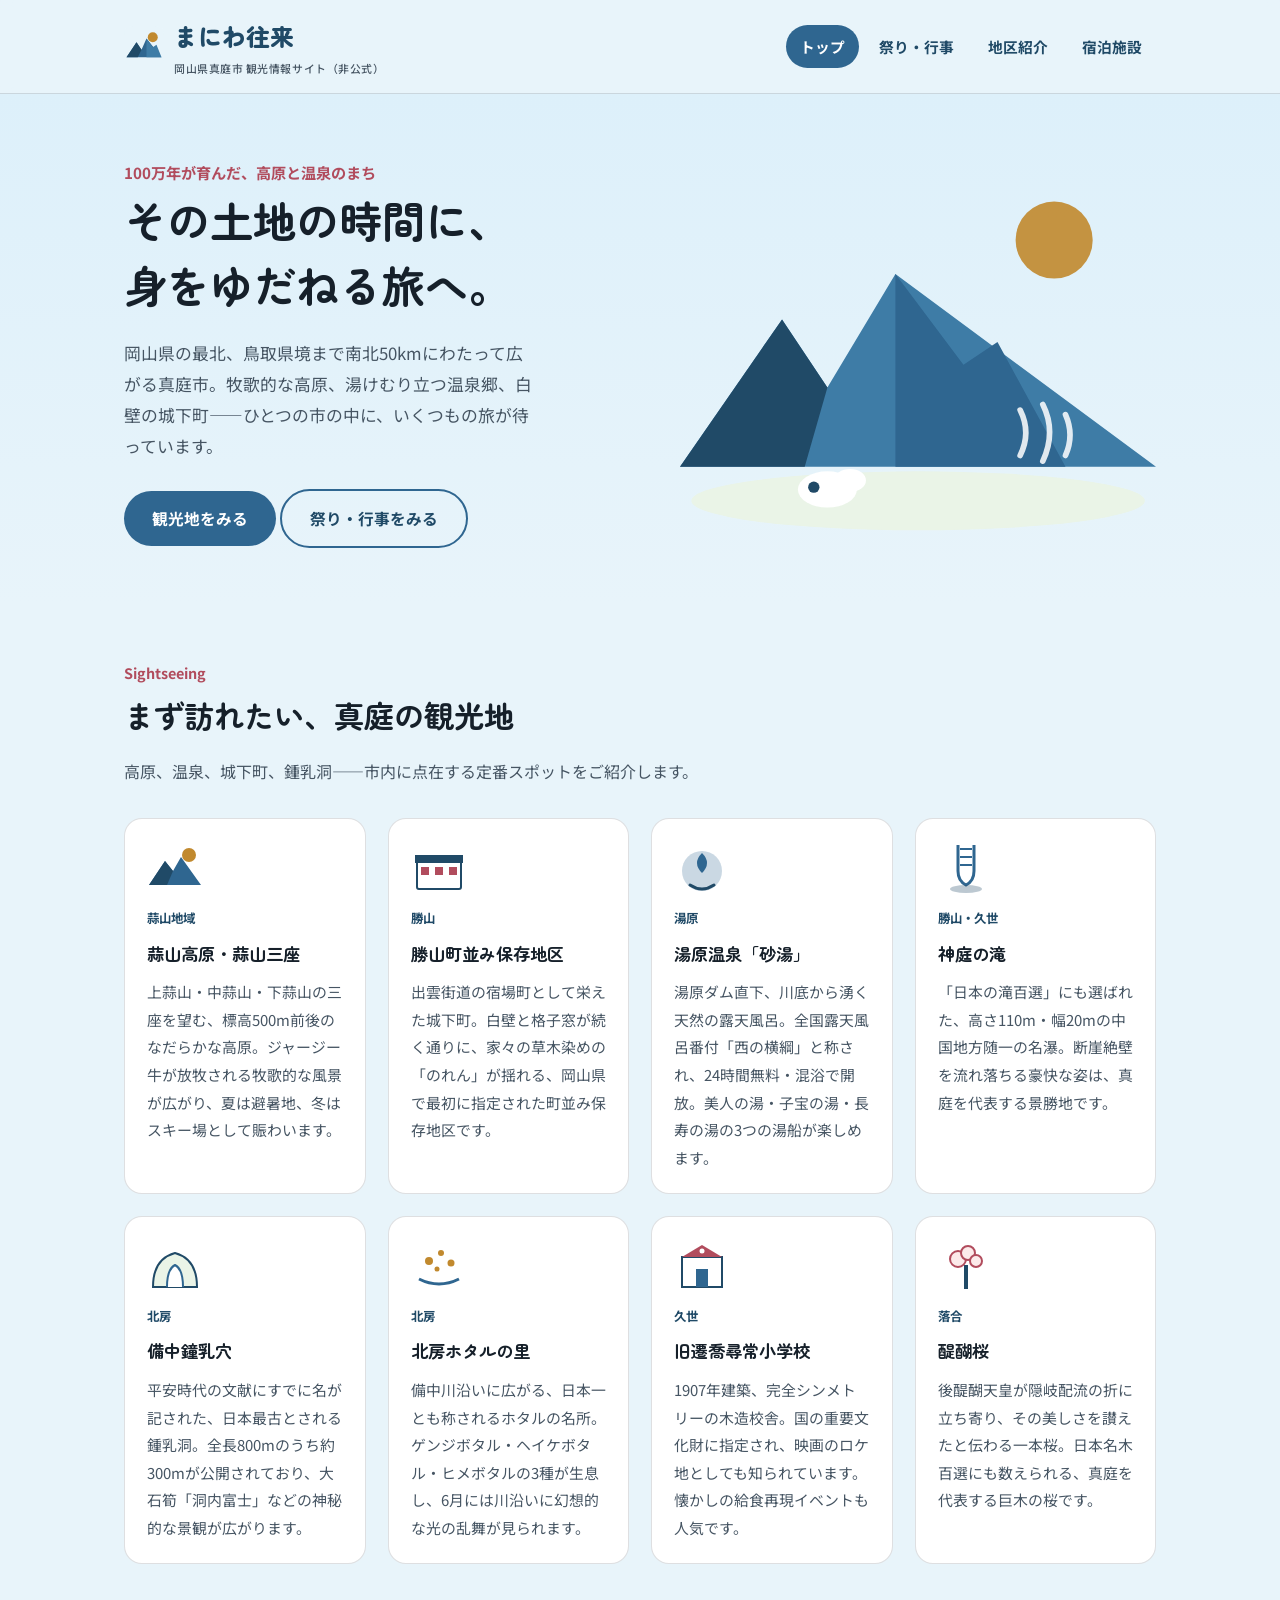
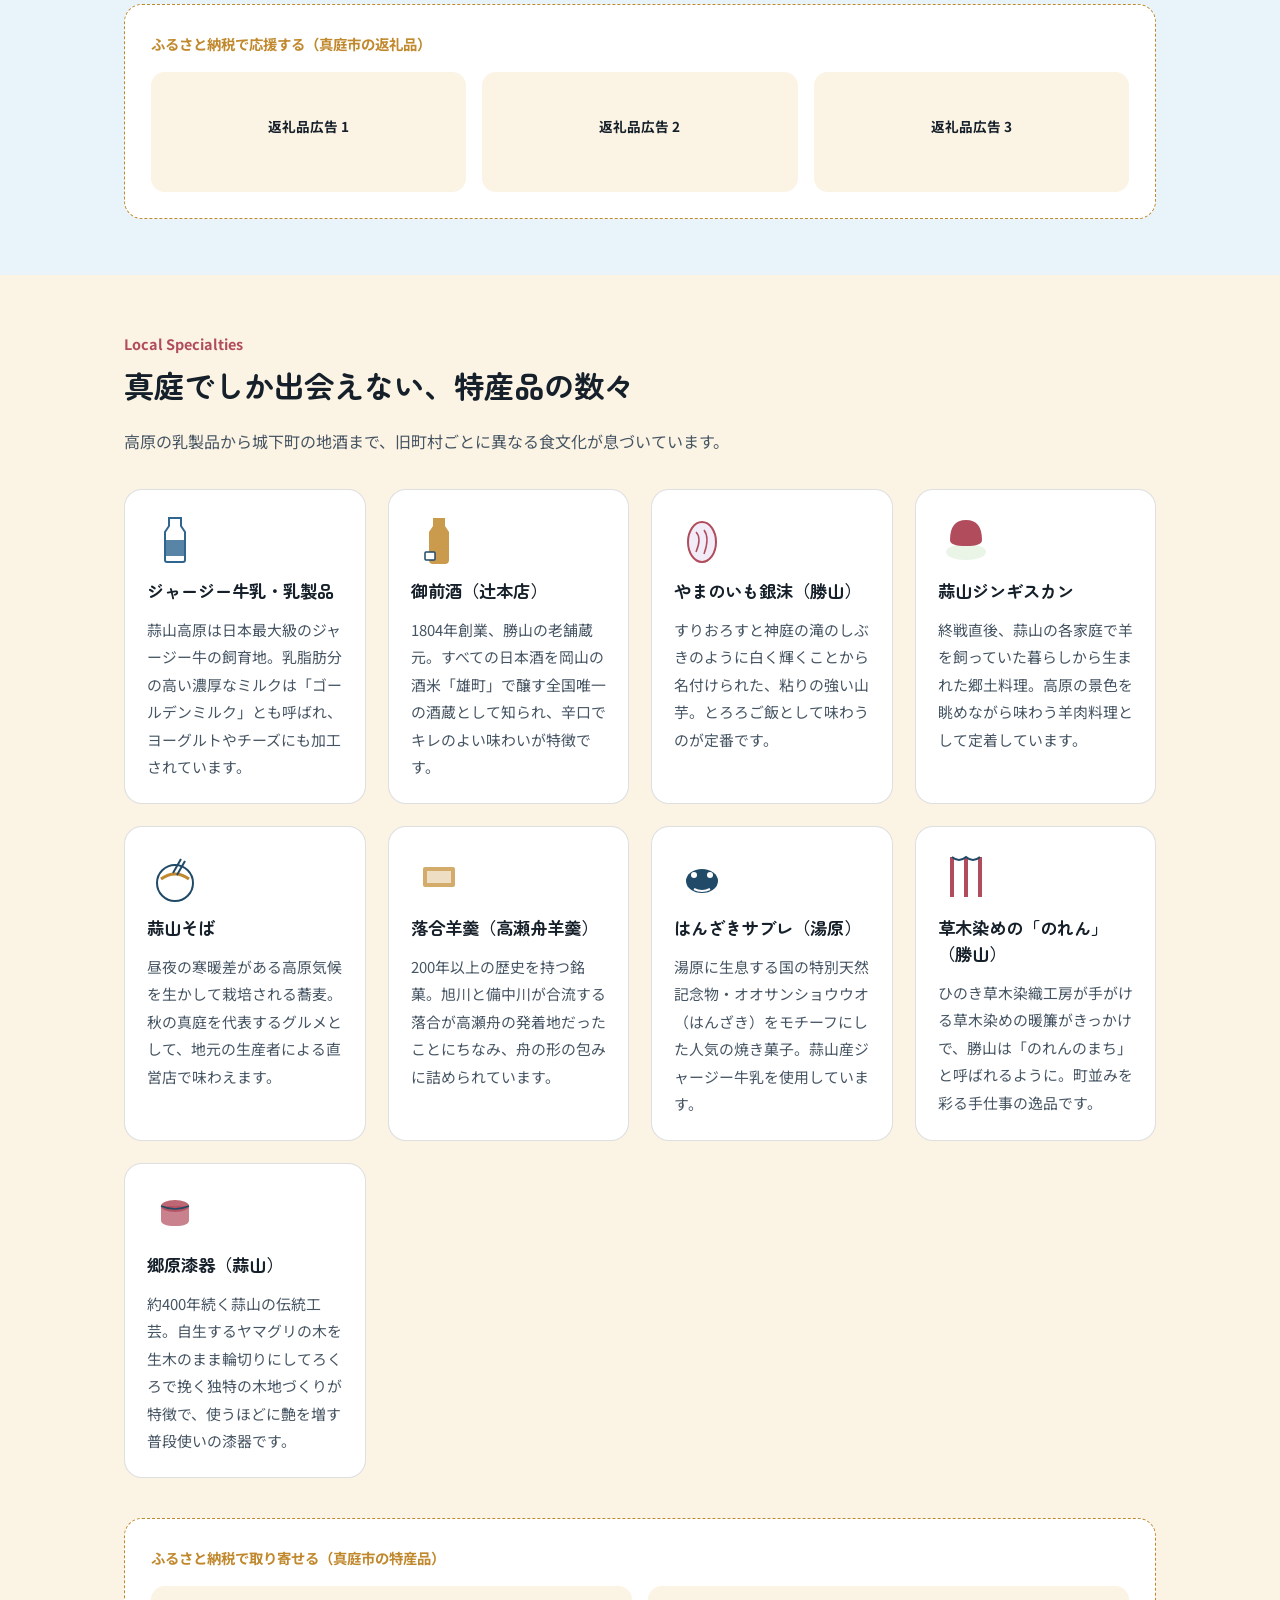
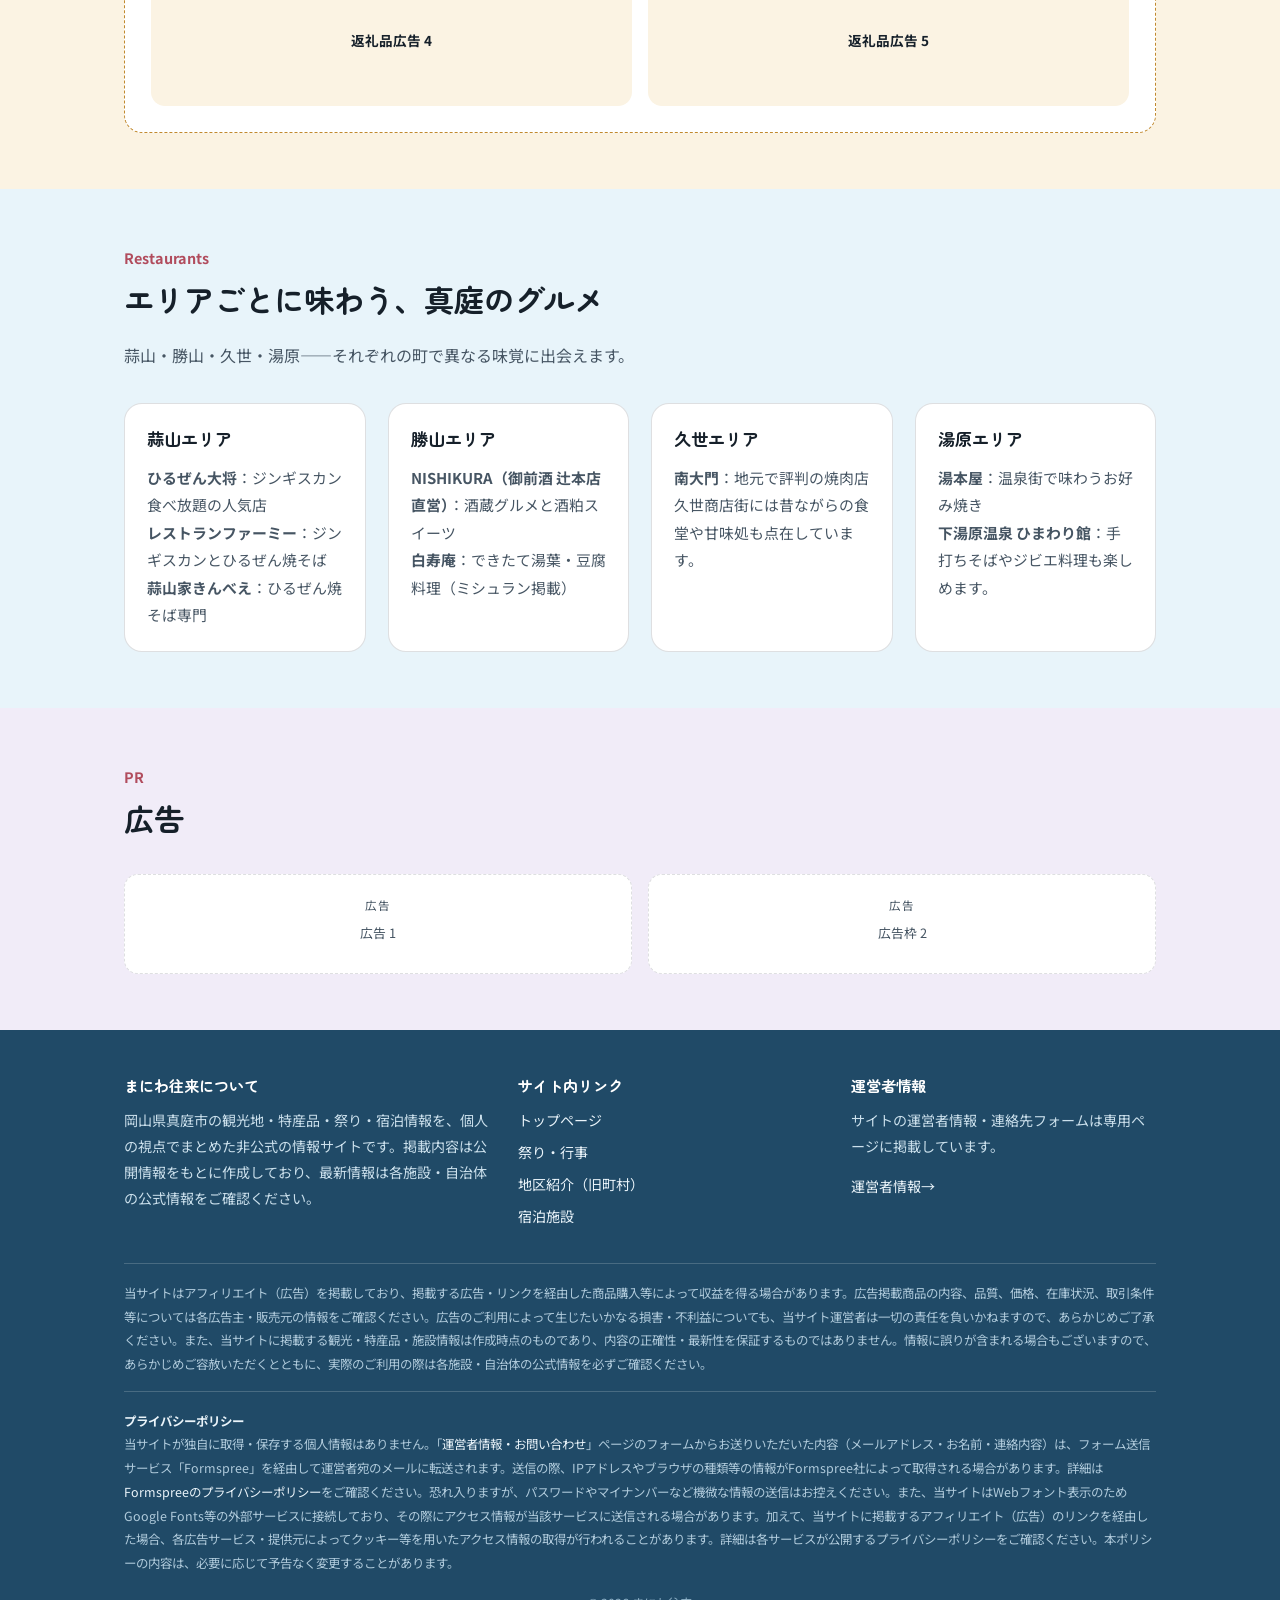
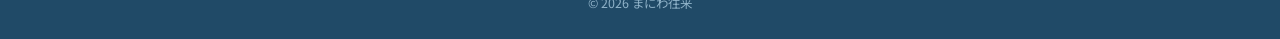
==== index.html @ d61dadf1 "Update index.html" ====
<!DOCTYPE html>
<html lang="ja">
<head>
<meta charset="UTF-8">
<meta name="viewport" content="width=device-width, initial-scale=1.0">
<meta name="robots" content="index, follow">
<link rel="canonical" href="https://leben-k.github.io/maniwa/">
<title>まにわ往来｜岡山県真庭市 観光・特産品・グルメ案内</title>
<meta name="description" content="岡山県真庭市の観光地・特産品・飲食店・祭り・宿泊情報をまとめた非公式ファンサイト「まにわ往来」。蒜山高原、湯原温泉、勝山町並み保存地区など、真庭の魅力をイラストとともにご紹介します。">
<meta name="google-site-verification" content="Bv_QfgbNhS0sye9EdAuZ9-CzvTdoQvYTlSCXWUFuRCQ" />
<link rel="icon" type="image/svg+xml" href="favicon.svg">
<link rel="stylesheet" href="style.css">
</head>
<body>

<header class="site-header">
  <div class="wrap">
    <div class="brand">
      <svg class="brand-icon" viewBox="0 0 64 64"><rect width="64" height="64" rx="14" fill="#E8F4FA"/><circle cx="46" cy="18" r="8" fill="#C1892E"/><path d="M4 50 L20 26 L28 38 L36 20 L60 50 Z" fill="#2F6690"/><path d="M4 50 L20 26 L28 38 L22 50 Z" fill="#204A67"/><path d="M36 20 L46 34 L52 30 L60 50 L36 50 Z" fill="#3E7CA6"/></svg>
      <span>まにわ往来<span class="brand-sub">岡山県真庭市 観光情報サイト（非公式）</span></span>
    </div>
    <nav class="main-nav">
      <a href="index.html" class="active">トップ</a>
      <a href="matsuri.html">祭り・行事</a>
      <a href="areas.html">地区紹介</a>
      <a href="shukuhaku.html">宿泊施設</a>
    </nav>
  </div>
</header>

<section class="hero">
  <div class="wrap">
    <div class="hero-copy">
      <span class="eyebrow">100万年が育んだ、高原と温泉のまち</span>
      <h1>その土地の時間に、<br>身をゆだねる旅へ。</h1>
      <p>岡山県の最北、鳥取県境まで南北50kmにわたって広がる真庭市。牧歌的な高原、湯けむり立つ温泉郷、白壁の城下町——ひとつの市の中に、いくつもの旅が待っています。</p>
      <a href="#kanko" class="btn">観光地をみる</a>
      <a href="matsuri.html" class="btn btn-outline">祭り・行事をみる</a>
    </div>
    <div class="hero-art">
      <svg viewBox="0 0 420 320" xmlns="http://www.w3.org/2000/svg">
        <circle cx="330" cy="60" r="34" fill="#C1892E" opacity="0.9"/>
        <path d="M0 260 L90 130 L130 190 L190 90 L420 260 Z" fill="#3E7CA6"/>
        <path d="M0 260 L90 130 L130 190 L110 260 Z" fill="#204A67"/>
        <path d="M190 90 L250 170 L280 150 L340 260 L190 260 Z" fill="#2F6690"/>
        <ellipse cx="210" cy="290" rx="200" ry="26" fill="#EAF4E7"/>
        <g>
          <ellipse cx="130" cy="280" rx="26" ry="16" fill="#fff"/>
          <ellipse cx="150" cy="272" rx="14" ry="10" fill="#fff"/>
          <circle cx="118" cy="278" r="5" fill="#204A67"/>
        </g>
        <path d="M300 250 q10 -20 0 -40 M320 255 q12 -26 0 -50 M340 250 q8 -18 0 -36" stroke="#fff" stroke-width="5" fill="none" stroke-linecap="round" opacity="0.85"/>
      </svg>
    </div>
  </div>
</section>

<!-- ===================== 観光地 ===================== -->
<section class="section" id="kanko">
  <div class="wrap">
    <div class="section-head">
      <span class="tag">Sightseeing</span>
      <h2>まず訪れたい、真庭の観光地</h2>
      <p>高原、温泉、城下町、鍾乳洞——市内に点在する定番スポットをご紹介します。</p>
    </div>
    <div class="grid">

      <div class="card">
        <svg class="icon" viewBox="0 0 56 56"><circle cx="42" cy="14" r="7" fill="#C1892E"/><path d="M2 44 L18 20 L26 30 L34 16 L54 44 Z" fill="#2F6690"/><path d="M2 44 L18 20 L26 30 L20 44 Z" fill="#204A67"/></svg>
        <span class="place">蒜山地域</span>
        <h3>蒜山高原・蒜山三座</h3>
        <p>上蒜山・中蒜山・下蒜山の三座を望む、標高500m前後のなだらかな高原。ジャージー牛が放牧される牧歌的な風景が広がり、夏は避暑地、冬はスキー場として賑わいます。</p>
      </div>

      <div class="card">
        <svg class="icon" viewBox="0 0 56 56"><rect x="6" y="20" width="44" height="28" rx="2" fill="#fff" stroke="#204A67" stroke-width="2"/><rect x="10" y="26" width="8" height="8" fill="#B14C5D"/><rect x="24" y="26" width="8" height="8" fill="#B14C5D"/><rect x="38" y="26" width="8" height="8" fill="#B14C5D"/><rect x="4" y="14" width="48" height="8" fill="#204A67"/></svg>
        <span class="place">勝山</span>
        <h3>勝山町並み保存地区</h3>
        <p>出雲街道の宿場町として栄えた城下町。白壁と格子窓が続く通りに、家々の草木染めの「のれん」が揺れる、岡山県で最初に指定された町並み保存地区です。</p>
      </div>

      <div class="card">
        <svg class="icon" viewBox="0 0 56 56"><circle cx="28" cy="30" r="20" fill="#2F6690" opacity="0.25"/><path d="M28 12 q10 10 0 20 q-10 -10 0 -20 Z" fill="#2F6690"/><path d="M16 44 q12 8 24 0" stroke="#204A67" stroke-width="3" fill="none" stroke-linecap="round"/></svg>
        <span class="place">湯原</span>
        <h3>湯原温泉「砂湯」</h3>
        <p>湯原ダム直下、川底から湧く天然の露天風呂。全国露天風呂番付「西の横綱」と称され、24時間無料・混浴で開放。美人の湯・子宝の湯・長寿の湯の3つの湯船が楽しめます。</p>
      </div>

      <div class="card">
        <svg class="icon" viewBox="0 0 56 56"><path d="M20 4 L20 30 Q20 40 28 44 Q36 40 36 30 L36 4" fill="none" stroke="#2F6690" stroke-width="3"/><path d="M22 8 L34 8 M22 16 L34 16 M22 24 L34 24" stroke="#2F6690" stroke-width="2"/><ellipse cx="28" cy="48" rx="16" ry="4" fill="#204A67" opacity="0.3"/></svg>
        <span class="place">勝山・久世</span>
        <h3>神庭の滝</h3>
        <p>「日本の滝百選」にも選ばれた、高さ110m・幅20mの中国地方随一の名瀑。断崖絶壁を流れ落ちる豪快な姿は、真庭を代表する景勝地です。</p>
      </div>

      <div class="card">
        <svg class="icon" viewBox="0 0 56 56"><path d="M6 48 Q6 20 28 14 Q50 20 50 48 Z" fill="#EAF4E7" stroke="#204A67" stroke-width="2"/><path d="M20 48 Q20 30 28 26 Q36 30 36 48" fill="#fff" stroke="#2F6690" stroke-width="2"/></svg>
        <span class="place">北房</span>
        <h3>備中鐘乳穴</h3>
        <p>平安時代の文献にすでに名が記された、日本最古とされる鍾乳洞。全長800mのうち約300mが公開されており、大石筍「洞内富士」などの神秘的な景観が広がります。</p>
      </div>

      <div class="card">
        <svg class="icon" viewBox="0 0 56 56"><path d="M8 40 Q28 50 48 40" stroke="#2F6690" stroke-width="3" fill="none"/><circle cx="18" cy="22" r="4" fill="#C1892E"/><circle cx="30" cy="14" r="3" fill="#C1892E"/><circle cx="40" cy="24" r="3.5" fill="#C1892E"/><circle cx="26" cy="30" r="2.5" fill="#C1892E"/></svg>
        <span class="place">北房</span>
        <h3>北房ホタルの里</h3>
        <p>備中川沿いに広がる、日本一とも称されるホタルの名所。ゲンジボタル・ヘイケボタル・ヒメボタルの3種が生息し、6月には川沿いに幻想的な光の乱舞が見られます。</p>
      </div>

      <div class="card">
        <svg class="icon" viewBox="0 0 56 56"><rect x="8" y="18" width="40" height="30" fill="#fff" stroke="#204A67" stroke-width="2"/><path d="M8 18 L28 6 L48 18" fill="#B14C5D"/><circle cx="28" cy="12" r="2.5" fill="#fff"/><rect x="22" y="30" width="12" height="18" fill="#2F6690"/></svg>
        <span class="place">久世</span>
        <h3>旧遷喬尋常小学校</h3>
        <p>1907年建築、完全シンメトリーの木造校舎。国の重要文化財に指定され、映画のロケ地としても知られています。懐かしの給食再現イベントも人気です。</p>
      </div>

      <div class="card">
        <svg class="icon" viewBox="0 0 56 56"><path d="M28 50 L28 26" stroke="#204A67" stroke-width="4"/><circle cx="20" cy="20" r="8" fill="#FCEAEA" stroke="#B14C5D" stroke-width="2"/><circle cx="30" cy="14" r="7" fill="#FCEAEA" stroke="#B14C5D" stroke-width="2"/><circle cx="38" cy="22" r="6" fill="#FCEAEA" stroke="#B14C5D" stroke-width="2"/></svg>
        <span class="place">落合</span>
        <h3>醍醐桜</h3>
        <p>後醍醐天皇が隠岐配流の折に立ち寄り、その美しさを讃えたと伝わる一本桜。日本名木百選にも数えられる、真庭を代表する巨木の桜です。</p>
      </div>

    </div>

    <!-- ふるさと納税広告枠：観光地セクション -->
    <div class="furusato-block">
      <span class="furusato-label">ふるさと納税で応援する（真庭市の返礼品）</span>
      <div class="furusato-grid">
        <!-- ふるさと納税アフィリエイト広告1 ここに挿入 -->
        <div class="furusato-slot"><span class="slot-title">返礼品広告 1</span><a href="https://hb.afl.rakuten.co.jp/ichiba/57a620b1.6cb1b011.57a620b2.928c267f/?pc=https%3A%2F%2Fitem.rakuten.co.jp%2Ff332143-maniwa%2Fishk021-026%2F&link_type=pict&ut=eyJwYWdlIjoiaXRlbSIsInR5cGUiOiJwaWN0Iiwic2l6ZSI6IjQwMHg0MDAiLCJuYW0iOjEsIm5hbXAiOiJyaWdodCIsImNvbSI6MSwiY29tcCI6ImRvd24iLCJwcmljZSI6MCwiYm9yIjoxLCJjb2wiOjEsImJidG4iOjEsInByb2QiOjAsImFtcCI6ZmFsc2V9" target="_blank" rel="nofollow sponsored noopener" style="word-wrap:break-word;"><img src="https://hbb.afl.rakuten.co.jp/hgb/57a620b1.6cb1b011.57a620b2.928c267f/?me_id=1336186&item_id=10001048&pc=https%3A%2F%2Fthumbnail.image.rakuten.co.jp%2F%400_mall%2Ff332143-maniwa%2Fcabinet%2Flocal%2F13810541%2Fishk021-026_sku.jpg%3F_ex%3D400x400&s=400x400&t=pict" border="0" style="margin:2px" alt="" title=""></a></div>
        <!-- ふるさと納税アフィリエイト広告2 ここに挿入 -->
        <div class="furusato-slot"><span class="slot-title">返礼品広告 2</span><a href="https://hb.afl.rakuten.co.jp/ichiba/57a620b1.6cb1b011.57a620b2.928c267f/?pc=https%3A%2F%2Fitem.rakuten.co.jp%2Ff332143-maniwa%2Fhr-10-01%2F&link_type=pict&ut=eyJwYWdlIjoiaXRlbSIsInR5cGUiOiJwaWN0Iiwic2l6ZSI6IjQwMHg0MDAiLCJuYW0iOjEsIm5hbXAiOiJyaWdodCIsImNvbSI6MSwiY29tcCI6ImRvd24iLCJwcmljZSI6MCwiYm9yIjoxLCJjb2wiOjEsImJidG4iOjEsInByb2QiOjAsImFtcCI6ZmFsc2V9" target="_blank" rel="nofollow sponsored noopener" style="word-wrap:break-word;"><img src="https://hbb.afl.rakuten.co.jp/hgb/57a620b1.6cb1b011.57a620b2.928c267f/?me_id=1336186&item_id=10000681&pc=https%3A%2F%2Fthumbnail.image.rakuten.co.jp%2F%400_mall%2Ff332143-maniwa%2Fcabinet%2Flocal%2Fhr%2Fhiru012_r01.jpg%3F_ex%3D400x400&s=400x400&t=pict" border="0" style="margin:2px" alt="" title=""></a></div>
        <!-- ふるさと納税アフィリエイト広告3 ここに挿入 -->
        <div class="furusato-slot"><span class="slot-title">返礼品広告 3</span><a href="https://hb.afl.rakuten.co.jp/ichiba/57a620b1.6cb1b011.57a620b2.928c267f/?pc=https%3A%2F%2Fitem.rakuten.co.jp%2Ff332143-maniwa%2Fgin-1%2F&link_type=pict&ut=eyJwYWdlIjoiaXRlbSIsInR5cGUiOiJwaWN0Iiwic2l6ZSI6IjQwMHg0MDAiLCJuYW0iOjEsIm5hbXAiOiJyaWdodCIsImNvbSI6MSwiY29tcCI6ImRvd24iLCJwcmljZSI6MCwiYm9yIjoxLCJjb2wiOjEsImJidG4iOjEsInByb2QiOjAsImFtcCI6ZmFsc2V9" target="_blank" rel="nofollow sponsored noopener" style="word-wrap:break-word;"><img src="https://hbb.afl.rakuten.co.jp/hgb/57a620b1.6cb1b011.57a620b2.928c267f/?me_id=1336186&item_id=10000633&pc=https%3A%2F%2Fthumbnail.image.rakuten.co.jp%2F%400_mall%2Ff332143-maniwa%2Fcabinet%2Flocal%2F11990980%2Fgin-1_s1.jpg%3F_ex%3D400x400&s=400x400&t=pict" border="0" style="margin:2px" alt="" title=""></a></div>
      </div>
    </div>
  </div>
</section>

<!-- ===================== 特産品 ===================== -->
<section class="section alt-cream" id="tokusan">
  <div class="wrap">
    <div class="section-head">
      <span class="tag">Local Specialties</span>
      <h2>真庭でしか出会えない、特産品の数々</h2>
      <p>高原の乳製品から城下町の地酒まで、旧町村ごとに異なる食文化が息づいています。</p>
    </div>
    <div class="grid">

      <div class="card">
        <svg class="icon" viewBox="0 0 56 56"><path d="M22 6 L34 6 L34 14 L38 20 L38 48 Q38 50 36 50 L20 50 Q18 50 18 48 L18 20 L22 14 Z" fill="#fff" stroke="#2F6690" stroke-width="2"/><rect x="18" y="28" width="20" height="16" fill="#2F6690" opacity="0.8"/></svg>
        <h3>ジャージー牛乳・乳製品</h3>
        <p>蒜山高原は日本最大級のジャージー牛の飼育地。乳脂肪分の高い濃厚なミルクは「ゴールデンミルク」とも呼ばれ、ヨーグルトやチーズにも加工されています。</p>
      </div>

      <div class="card">
        <svg class="icon" viewBox="0 0 56 56"><path d="M22 6 h12 v8 l4 6 v28 q0 4 -4 4 h-12 q-4 0 -4 -4 v-28 l4 -6 Z" fill="#C1892E" opacity="0.85"/><rect x="14" y="40" width="10" height="8" rx="1" fill="#fff" stroke="#204A67" stroke-width="1.5"/></svg>
        <h3>御前酒（辻本店）</h3>
        <p>1804年創業、勝山の老舗蔵元。すべての日本酒を岡山の酒米「雄町」で醸す全国唯一の酒蔵として知られ、辛口でキレのよい味わいが特徴です。</p>
      </div>

      <div class="card">
        <svg class="icon" viewBox="0 0 56 56"><ellipse cx="28" cy="30" rx="14" ry="20" fill="#F1ECF8" stroke="#B14C5D" stroke-width="2"/><path d="M22 20 q6 6 0 20 M30 18 q6 8 0 24" stroke="#B14C5D" stroke-width="1.5" fill="none"/></svg>
        <h3>やまのいも銀沫（勝山）</h3>
        <p>すりおろすと神庭の滝のしぶきのように白く輝くことから名付けられた、粘りの強い山芋。とろろご飯として味わうのが定番です。</p>
      </div>

      <div class="card">
        <svg class="icon" viewBox="0 0 56 56"><ellipse cx="28" cy="40" rx="20" ry="8" fill="#EAF4E7"/><path d="M28 8 q16 0 16 20 q0 6 -16 6 q-16 0 -16 -6 q0 -20 16 -20 Z" fill="#B14C5D"/></svg>
        <h3>蒜山ジンギスカン</h3>
        <p>終戦直後、蒜山の各家庭で羊を飼っていた暮らしから生まれた郷土料理。高原の景色を眺めながら味わう羊肉料理として定着しています。</p>
      </div>

      <div class="card">
        <svg class="icon" viewBox="0 0 56 56"><circle cx="28" cy="34" r="18" fill="#fff" stroke="#204A67" stroke-width="2"/><path d="M14 30 q14 -10 28 0" stroke="#C1892E" stroke-width="3" fill="none"/><line x1="34" y1="10" x2="26" y2="24" stroke="#204A67" stroke-width="2"/><line x1="38" y1="12" x2="30" y2="26" stroke="#204A67" stroke-width="2"/></svg>
        <h3>蒜山そば</h3>
        <p>昼夜の寒暖差がある高原気候を生かして栽培される蕎麦。秋の真庭を代表するグルメとして、地元の生産者による直営店で味わえます。</p>
      </div>

      <div class="card">
        <svg class="icon" viewBox="0 0 56 56"><rect x="12" y="18" width="32" height="20" rx="2" fill="#C1892E" opacity="0.7"/><rect x="16" y="22" width="24" height="12" fill="#fff" opacity="0.6"/></svg>
        <h3>落合羊羹（高瀬舟羊羹）</h3>
        <p>200年以上の歴史を持つ銘菓。旭川と備中川が合流する落合が高瀬舟の発着地だったことにちなみ、舟の形の包みに詰められています。</p>
      </div>

      <div class="card">
        <svg class="icon" viewBox="0 0 56 56"><ellipse cx="28" cy="32" rx="16" ry="12" fill="#204A67"/><circle cx="20" cy="26" r="3" fill="#fff"/><circle cx="36" cy="26" r="3" fill="#fff"/><path d="M20 40 q8 4 16 0" stroke="#fff" stroke-width="2" fill="none"/></svg>
        <h3>はんざきサブレ（湯原）</h3>
        <p>湯原に生息する国の特別天然記念物・オオサンショウウオ（はんざき）をモチーフにした人気の焼き菓子。蒜山産ジャージー牛乳を使用しています。</p>
      </div>

      <div class="card">
        <svg class="icon" viewBox="0 0 56 56"><path d="M14 8 v40 M28 8 v40 M42 8 v40" stroke="#B14C5D" stroke-width="4"/><path d="M14 8 q7 6 14 0 q7 6 14 0" stroke="#204A67" stroke-width="2" fill="none"/></svg>
        <h3>草木染めの「のれん」（勝山）</h3>
        <p>ひのき草木染織工房が手がける草木染めの暖簾がきっかけで、勝山は「のれんのまち」と呼ばれるように。町並みを彩る手仕事の逸品です。</p>
      </div>

      <div class="card">
        <svg class="icon" viewBox="0 0 56 56"><ellipse cx="28" cy="20" rx="14" ry="6" fill="#B14C5D" opacity="0.85"/><path d="M14 20 v14 q0 6 14 6 q14 0 14 -6 v-14" fill="#B14C5D" opacity="0.7"/><path d="M14 20 q14 6 28 0" stroke="#204A67" stroke-width="1.5" fill="none"/></svg>
        <h3>郷原漆器（蒜山）</h3>
        <p>約400年続く蒜山の伝統工芸。自生するヤマグリの木を生木のまま輪切りにしてろくろで挽く独特の木地づくりが特徴で、使うほどに艶を増す普段使いの漆器です。</p>
      </div>

    </div>

    <!-- ふるさと納税広告枠：特産品セクション -->
    <div class="furusato-block">
      <span class="furusato-label">ふるさと納税で取り寄せる（真庭市の特産品）</span>
      <div class="furusato-grid">
        <!-- ふるさと納税アフィリエイト広告4 ここに挿入 -->
        <div class="furusato-slot"><span class="slot-title">返礼品広告 4</span><a href="https://hb.afl.rakuten.co.jp/ichiba/57a620b1.6cb1b011.57a620b2.928c267f/?pc=https%3A%2F%2Fitem.rakuten.co.jp%2Ff332143-maniwa%2F1147167%2F&link_type=pict&ut=eyJwYWdlIjoiaXRlbSIsInR5cGUiOiJwaWN0Iiwic2l6ZSI6IjQwMHg0MDAiLCJuYW0iOjEsIm5hbXAiOiJyaWdodCIsImNvbSI6MSwiY29tcCI6ImRvd24iLCJwcmljZSI6MCwiYm9yIjoxLCJjb2wiOjEsImJidG4iOjEsInByb2QiOjAsImFtcCI6ZmFsc2V9" target="_blank" rel="nofollow sponsored noopener" style="word-wrap:break-word;"><img src="https://hbb.afl.rakuten.co.jp/hgb/57a620b1.6cb1b011.57a620b2.928c267f/?me_id=1336186&item_id=10000043&pc=https%3A%2F%2Fthumbnail.image.rakuten.co.jp%2F%400_mall%2Ff332143-maniwa%2Fcabinet%2Flocal%2Fgzn%2Fgzn-07_1.jpg%3F_ex%3D400x400&s=400x400&t=pict" border="0" style="margin:2px" alt="" title=""></a></div>
        <!-- ふるさと納税アフィリエイト広告5 ここに挿入 -->
        <div class="furusato-slot"><span class="slot-title">返礼品広告 5</span><a href="https://hb.afl.rakuten.co.jp/ichiba/57a620b1.6cb1b011.57a620b2.928c267f/?pc=https%3A%2F%2Fitem.rakuten.co.jp%2Ff332143-maniwa%2Fhnkk003%2F&link_type=pict&ut=eyJwYWdlIjoiaXRlbSIsInR5cGUiOiJwaWN0Iiwic2l6ZSI6IjQwMHg0MDAiLCJuYW0iOjEsIm5hbXAiOiJyaWdodCIsImNvbSI6MSwiY29tcCI6ImRvd24iLCJwcmljZSI6MCwiYm9yIjoxLCJjb2wiOjEsImJidG4iOjEsInByb2QiOjAsImFtcCI6ZmFsc2V9" target="_blank" rel="nofollow sponsored noopener" style="word-wrap:break-word;"><img src="https://hbb.afl.rakuten.co.jp/hgb/57a620b1.6cb1b011.57a620b2.928c267f/?me_id=1336186&item_id=10000737&pc=https%3A%2F%2Fthumbnail.image.rakuten.co.jp%2F%400_mall%2Ff332143-maniwa%2Fcabinet%2Flocal%2Fhnkk001%2F1112.jpg%3F_ex%3D400x400&s=400x400&t=pict" border="0" style="margin:2px" alt="" title=""></a></div>
      </div>
    </div>
  </div>
</section>

<!-- ===================== 飲食店 ===================== -->
<section class="section" id="gourmet">
  <div class="wrap">
    <div class="section-head">
      <span class="tag">Restaurants</span>
      <h2>エリアごとに味わう、真庭のグルメ</h2>
      <p>蒜山・勝山・久世・湯原——それぞれの町で異なる味覚に出会えます。</p>
    </div>

    <div class="grid">
      <div class="card">
        <h3>蒜山エリア</h3>
        <p><strong>ひるぜん大将</strong>：ジンギスカン食べ放題の人気店<br>
        <strong>レストランファーミー</strong>：ジンギスカンとひるぜん焼そば<br>
        <strong>蒜山家きんべえ</strong>：ひるぜん焼そば専門</p>
      </div>
      <div class="card">
        <h3>勝山エリア</h3>
        <p><strong>NISHIKURA（御前酒 辻本店直営）</strong>：酒蔵グルメと酒粕スイーツ<br>
        <strong>白寿庵</strong>：できたて湯葉・豆腐料理（ミシュラン掲載）</p>
      </div>
      <div class="card">
        <h3>久世エリア</h3>
        <p><strong>南大門</strong>：地元で評判の焼肉店<br>
        久世商店街には昔ながらの食堂や甘味処も点在しています。</p>
      </div>
      <div class="card">
        <h3>湯原エリア</h3>
        <p><strong>湯本屋</strong>：温泉街で味わうお好み焼き<br>
        <strong>下湯原温泉 ひまわり館</strong>：手打ちそばやジビエ料理も楽しめます。</p>
      </div>
    </div>
  </div>
</section>

<!-- ===================== アフィリエイト広告（下部・2枠横並び） ===================== -->
<section class="section alt-lavender">
  <div class="wrap">
    <div class="section-head">
      <span class="tag">PR</span>
      <h2>広告</h2>
    </div>
    <div class="ad-row">
      <!-- アフィリエイト広告1 ここに挿入してください -->
      <div class="ad-slot">
        <span class="ad-label">広告</span>
        <span class="ad-note">広告 1</span><a href="https://hb.afl.rakuten.co.jp/ichiba/57a69b3e.95736faa.57a69b3f.3af2562d/?pc=https%3A%2F%2Fitem.rakuten.co.jp%2Ftanabe645%2Fnisigutiyayoukan24%2F&link_type=pict&ut=eyJwYWdlIjoiaXRlbSIsInR5cGUiOiJwaWN0Iiwic2l6ZSI6IjQwMHg0MDAiLCJuYW0iOjEsIm5hbXAiOiJyaWdodCIsImNvbSI6MSwiY29tcCI6ImRvd24iLCJwcmljZSI6MCwiYm9yIjoxLCJjb2wiOjEsImJidG4iOjEsInByb2QiOjAsImFtcCI6ZmFsc2V9" target="_blank" rel="nofollow sponsored noopener" style="word-wrap:break-word;"><img src="https://hbb.afl.rakuten.co.jp/hgb/57a69b3e.95736faa.57a69b3f.3af2562d/?me_id=1358160&item_id=10000083&pc=https%3A%2F%2Fthumbnail.image.rakuten.co.jp%2F%400_mall%2Ftanabe645%2Fcabinet%2Fcompass1698740524.jpg%3F_ex%3D400x400&s=400x400&t=pict" border="0" style="margin:2px" alt="" title=""></a>
      </div>
      <!-- アフィリエイト広告2 ここに挿入してください -->
      <div class="ad-slot">
        <span class="ad-label">広告</span>
        <span class="ad-note">広告枠 2</span><a href="https://hb.afl.rakuten.co.jp/ichiba/57a6b743.7eb5c47d.57a6b744.688677cb/?pc=https%3A%2F%2Fitem.rakuten.co.jp%2Fskygift%2Ftg-syoku-011%2F&link_type=pict&ut=eyJwYWdlIjoiaXRlbSIsInR5cGUiOiJwaWN0Iiwic2l6ZSI6IjQwMHg0MDAiLCJuYW0iOjEsIm5hbXAiOiJyaWdodCIsImNvbSI6MSwiY29tcCI6ImRvd24iLCJwcmljZSI6MCwiYm9yIjoxLCJjb2wiOjEsImJidG4iOjEsInByb2QiOjAsImFtcCI6ZmFsc2V9" target="_blank" rel="nofollow sponsored noopener" style="word-wrap:break-word;"><img src="https://hbb.afl.rakuten.co.jp/hgb/57a6b743.7eb5c47d.57a6b744.688677cb/?me_id=1371590&item_id=10000185&pc=https%3A%2F%2Fthumbnail.image.rakuten.co.jp%2F%400_mall%2Fskygift%2Fcabinet%2Ftsuyama%2Fimgrc0118290904.jpg%3F_ex%3D400x400&s=400x400&t=pict" border="0" style="margin:2px" alt="" title=""></a>
  </div>
</section>

<footer class="site-footer">
  <div class="wrap">
    <div class="footer-grid">
      <div>
        <h4>まにわ往来について</h4>
        <p>岡山県真庭市の観光地・特産品・祭り・宿泊情報を、個人の視点でまとめた非公式の情報サイトです。掲載内容は公開情報をもとに作成しており、最新情報は各施設・自治体の公式情報をご確認ください。</p>
      </div>
      <div>
        <h4>サイト内リンク</h4>
        <ul>
          <li><a href="index.html">トップページ</a></li>
          <li><a href="matsuri.html">祭り・行事</a></li>
          <li><a href="areas.html">地区紹介（旧町村）</a></li>
          <li><a href="shukuhaku.html">宿泊施設</a></li>
        </ul>
      </div>
      <div>
        <h4>運営者情報</h4>
        <p>サイトの運営者情報・連絡先フォームは専用ページに掲載しています。</p>
        <ul>
          <li><a href="unei.html">運営者情報&rarr;</a></li>
        </ul>
      </div>
    </div>
    <div class="disclaimer">
      当サイトはアフィリエイト（広告）を掲載しており、掲載する広告・リンクを経由した商品購入等によって収益を得る場合があります。広告掲載商品の内容、品質、価格、在庫状況、取引条件等については各広告主・販売元の情報をご確認ください。広告のご利用によって生じたいかなる損害・不利益についても、当サイト運営者は一切の責任を負いかねますので、あらかじめご了承ください。また、当サイトに掲載する観光・特産品・施設情報は作成時点のものであり、内容の正確性・最新性を保証するものではありません。情報に誤りが含まれる場合もございますので、あらかじめご容赦いただくとともに、実際のご利用の際は各施設・自治体の公式情報を必ずご確認ください。
    </div>
    <div class="disclaimer" style="margin-top:14px;">
      <strong style="color:#EAF4FA;">プライバシーポリシー</strong><br>
      当サイトが独自に取得・保存する個人情報はありません。「<a href="unei.html">運営者情報・お問い合わせ</a>」ページのフォームからお送りいただいた内容（メールアドレス・お名前・連絡内容）は、フォーム送信サービス「Formspree」を経由して運営者宛のメールに転送されます。送信の際、IPアドレスやブラウザの種類等の情報がFormspree社によって取得される場合があります。詳細は<a href="https://formspree.io/legal/privacy-policy/" target="_blank" rel="noopener noreferrer">Formspreeのプライバシーポリシー</a>をご確認ください。恐れ入りますが、パスワードやマイナンバーなど機微な情報の送信はお控えください。また、当サイトはWebフォント表示のためGoogle Fonts等の外部サービスに接続しており、その際にアクセス情報が当該サービスに送信される場合があります。加えて、当サイトに掲載するアフィリエイト（広告）のリンクを経由した場合、各広告サービス・提供元によってクッキー等を用いたアクセス情報の取得が行われることがあります。詳細は各サービスが公開するプライバシーポリシーをご確認ください。本ポリシーの内容は、必要に応じて予告なく変更することがあります。
    </div>
    <div class="copyright"><span id="copyright-text">© 2026 まにわ往来</span></div>
  </div>
</footer>

<script>
(function(){
  var startYear = 2026;
  var currentYear = new Date().getFullYear();
  var yearText = currentYear > startYear ? (startYear + '-' + currentYear) : String(startYear);
  var el = document.getElementById('copyright-text');
  if (el) { el.textContent = '\u00A9 ' + yearText + ' まにわ往来'; }
})();
</script>
</body>
</html>
---- style.css ----
@import url('https://fonts.googleapis.com/css2?family=Zen+Maru+Gothic:wght@500;700;900&family=Noto+Sans+JP:wght@400;500;700&display=swap');

:root{
  --bg-base:#E8F4FA;
  --bg-cream:#FBF3E3;
  --bg-green:#EAF4E7;
  --bg-blush:#FCEAEA;
  --bg-lavender:#F1ECF8;
  --text-main:#16202A;
  --text-sub:#465563;
  --accent-blue:#2F6690;
  --accent-blue-deep:#204A67;
  --accent-plum:#B14C5D;
  --accent-gold:#C1892E;
  --white:#FFFFFF;
  --border-soft:rgba(22,32,42,0.14);
  --shadow-none:none;
}

*{box-sizing:border-box;}

html{scroll-behavior:smooth;}

body{
  margin:0;
  background:var(--bg-base);
  color:var(--text-main);
  font-family:'Noto Sans JP', sans-serif;
  line-height:1.85;
  -webkit-font-smoothing:antialiased;
}

h1,h2,h3,h4{
  font-family:'Zen Maru Gothic', sans-serif;
  margin:0 0 0.6em;
  line-height:1.5;
  color:var(--text-main);
}

p{margin:0 0 1em;}

a{color:var(--accent-blue-deep); text-decoration:none;}
a:hover{text-decoration:underline;}

img,svg{max-width:100%; display:block;}

.wrap{
  max-width:1080px;
  margin:0 auto;
  padding:0 24px;
}

/* ---------- header ---------- */
.site-header{
  position:sticky;
  top:0;
  z-index:50;
  background:rgba(232,244,250,0.92);
  backdrop-filter:blur(6px);
  border-bottom:1px solid var(--border-soft);
}
.site-header .wrap{
  display:flex;
  align-items:center;
  justify-content:space-between;
  padding-top:14px;
  padding-bottom:14px;
  flex-wrap:wrap;
  gap:10px;
}
.brand{
  display:flex;
  align-items:center;
  gap:10px;
  font-family:'Zen Maru Gothic', sans-serif;
  font-weight:900;
  font-size:1.5rem;
  color:var(--accent-blue-deep);
}
.brand .brand-icon{width:40px; height:40px; flex-shrink:0;}
.brand .brand-sub{
  display:block;
  font-family:'Noto Sans JP', sans-serif;
  font-weight:500;
  font-size:0.68rem;
  color:var(--text-sub);
  letter-spacing:0.05em;
}
.main-nav{
  display:flex;
  gap:6px;
  flex-wrap:wrap;
}
.main-nav a{
  display:inline-block;
  padding:8px 14px;
  border-radius:999px;
  font-weight:700;
  font-size:0.92rem;
  color:var(--accent-blue-deep);
}
.main-nav a:hover, .main-nav a.active{
  background:var(--accent-blue);
  color:#fff;
  text-decoration:none;
}

/* ---------- hero ---------- */
.hero{
  position:relative;
  overflow:hidden;
  padding:64px 0 56px;
  background:linear-gradient(180deg,#DDF0FA 0%, var(--bg-base) 100%);
}
.hero .wrap{
  display:grid;
  grid-template-columns:1.1fr 1fr;
  gap:32px;
  align-items:center;
}
.hero-copy .eyebrow{
  color:var(--accent-plum);
  font-weight:700;
  font-size:0.95rem;
  margin-bottom:10px;
}
.hero-copy h1{
  font-size:clamp(1.9rem, 4vw, 2.7rem);
  margin-bottom:0.5em;
}
.hero-copy p{
  color:var(--text-sub);
  font-size:1.05rem;
  max-width:46ch;
}
.hero-art{width:100%;}
.btn{
  display:inline-block;
  padding:13px 28px;
  border-radius:999px;
  background:var(--accent-blue);
  color:#fff;
  font-weight:700;
  font-size:0.98rem;
  margin-top:10px;
  border:none;
  cursor:pointer;
}
.btn:hover{background:var(--accent-blue-deep); text-decoration:none;}
.btn-outline{
  background:transparent;
  border:2px solid var(--accent-blue);
  color:var(--accent-blue-deep);
}

/* ---------- generic section ---------- */
.section{
  padding:56px 0;
}
.section.alt-cream{background:var(--bg-cream);}
.section.alt-green{background:var(--bg-green);}
.section.alt-blush{background:var(--bg-blush);}
.section.alt-lavender{background:var(--bg-lavender);}

.section-head{
  max-width:640px;
  margin:0 0 32px;
}
.section-head .tag{
  color:var(--accent-plum);
  font-weight:700;
  font-size:0.9rem;
  margin-bottom:6px;
  display:block;
}
.section-head h2{
  font-size:clamp(1.4rem,3vw,1.9rem);
}
.section-head p{color:var(--text-sub); margin-bottom:0;}

/* ---------- card grid ---------- */
.grid{
  display:grid;
  grid-template-columns:repeat(auto-fit, minmax(240px,1fr));
  gap:22px;
}
.card{
  background:#fff;
  border:1px solid var(--border-soft);
  border-radius:18px;
  padding:22px;
  display:flex;
  flex-direction:column;
  gap:10px;
}
.card .icon{width:56px; height:56px;}
.card h3{font-size:1.08rem; margin-bottom:2px;}
.card p{color:var(--text-sub); font-size:0.93rem; margin-bottom:0;}
.card .place{
  font-size:0.78rem;
  color:var(--accent-blue-deep);
  font-weight:700;
}

/* ---------- timeline (matsuri) ---------- */
.timeline{
  position:relative;
  padding-left:26px;
  border-left:3px solid var(--accent-plum);
}
.timeline-item{
  position:relative;
  padding-bottom:44px;
}
.timeline-item:last-child{padding-bottom:0;}
.timeline-item::before{
  content:"";
  position:absolute;
  left:-35px;
  top:4px;
  width:14px;
  height:14px;
  border-radius:50%;
  background:var(--accent-plum);
  border:3px solid var(--bg-blush);
}
.timeline-item .season{
  font-weight:700;
  color:var(--accent-plum);
  font-size:0.9rem;
  margin-bottom:4px;
}
.timeline-item h3{margin-bottom:6px;}
.timeline-item .meta{
  font-size:0.82rem;
  color:var(--text-sub);
  margin-bottom:8px;
}

/* ---------- area profile blocks ---------- */
.area-block{
  display:grid;
  grid-template-columns:110px 1fr;
  gap:22px;
  padding:26px 0;
  border-bottom:1px solid var(--border-soft);
}
.area-block:last-child{border-bottom:none;}
.area-block .area-icon{width:100%;}
.area-block h3{font-size:1.2rem; margin-bottom:6px;}
.area-block .old-name{
  font-size:0.82rem;
  color:var(--accent-blue-deep);
  font-weight:700;
  margin-bottom:8px;
  display:block;
}
.area-block p{color:var(--text-sub); margin-bottom:8px;}
.area-block .specialty{
  font-size:0.85rem;
  color:var(--text-main);
  background:var(--bg-base);
  display:inline-block;
  padding:4px 12px;
  border-radius:999px;
  margin-top:4px;
}

/* ---------- lodging list ---------- */
.lodging-item{
  display:flex;
  gap:18px;
  padding:20px 0;
  border-bottom:1px solid var(--border-soft);
}
.lodging-item:last-child{border-bottom:none;}
.lodging-item .icon{width:46px; height:46px; flex-shrink:0; margin-top:4px;}
.lodging-item h4{margin-bottom:4px; font-size:1.05rem;}
.lodging-item p{color:var(--text-sub); font-size:0.92rem; margin-bottom:0;}

/* ---------- furusato ad cards ---------- */
.furusato-block{
  margin-top:40px;
  padding:26px;
  background:#fff;
  border:1px dashed var(--accent-gold);
  border-radius:18px;
}
.furusato-block .furusato-label{
  font-weight:700;
  color:var(--accent-gold);
  font-size:0.9rem;
  margin-bottom:14px;
  display:block;
}
.furusato-grid{
  display:grid;
  grid-template-columns:repeat(auto-fit, minmax(180px,1fr));
  gap:16px;
}
.furusato-slot{
  background:var(--bg-cream);
  border-radius:14px;
  padding:18px;
  text-align:center;
  font-size:0.85rem;
  color:var(--text-sub);
  min-height:120px;
  display:flex;
  flex-direction:column;
  justify-content:center;
  align-items:center;
  gap:6px;
}
.furusato-slot .slot-title{font-weight:700; color:var(--text-main);}

/* ---------- rakuten ad slots ---------- */
.ad-row{
  display:flex;
  gap:16px;
  flex-wrap:wrap;
  margin-top:18px;
}
.ad-slot{
  flex:1 1 300px;
  min-height:100px;
  border:1px dashed var(--border-soft);
  border-radius:14px;
  background:#fff;
  display:flex;
  flex-direction:column;
  align-items:center;
  justify-content:center;
  gap:4px;
  padding:16px;
}
.ad-slot .ad-label{
  font-size:0.72rem;
  letter-spacing:0.05em;
  color:var(--text-sub);
}
.ad-slot .ad-note{
  font-size:0.8rem;
  color:var(--text-sub);
}

/* ---------- footer ---------- */
.site-footer{
  background:var(--accent-blue-deep);
  color:#EAF4FA;
  padding:44px 0 24px;
}
.site-footer a{color:#EAF4FA;}
.footer-grid{
  display:grid;
  grid-template-columns:1.2fr 1fr 1fr;
  gap:28px;
  margin-bottom:28px;
}
.footer-grid h4{
  color:#fff;
  font-size:0.95rem;
  margin-bottom:10px;
}
.footer-grid p, .footer-grid li{
  color:#CBE0EC;
  font-size:0.88rem;
}
.footer-grid ul{list-style:none; padding:0; margin:0;}
.footer-grid li{margin-bottom:6px;}
.footer-op-table{width:100%; border-collapse:collapse; font-size:0.85rem;}
.footer-op-table th{
  text-align:left;
  color:#9FC3D8;
  font-weight:500;
  padding:5px 10px 5px 0;
  vertical-align:top;
  white-space:nowrap;
}
.footer-op-table td{padding:5px 0; color:#EAF4FA;}
.footer-contact{margin-top:20px;}
.footer-contact h5{
  color:#fff;
  font-size:0.9rem;
  margin:0 0 10px;
  font-family:'Zen Maru Gothic', sans-serif;
}
.footer-contact label{
  display:block;
  font-size:0.8rem;
  color:#CBE0EC;
  margin-bottom:10px;
}
.footer-contact input,
.footer-contact textarea{
  display:block;
  width:100%;
  margin-top:4px;
  padding:8px 10px;
  border-radius:8px;
  border:1px solid rgba(255,255,255,0.28);
  background:rgba(255,255,255,0.08);
  color:#fff;
  font-family:inherit;
  font-size:0.85rem;
}
.footer-contact input::placeholder,
.footer-contact textarea::placeholder{color:#9FC3D8;}
.footer-contact textarea{min-height:72px; resize:vertical;}
.footer-contact button{
  margin-top:2px;
  padding:9px 24px;
  border-radius:999px;
  border:none;
  background:var(--accent-blue);
  color:#fff;
  font-weight:700;
  font-size:0.85rem;
  cursor:pointer;
}
.footer-contact button:hover{background:#3E7CA6;}
.fs-privacy-link{
  display:block;
  margin-top:10px;
  font-size:0.72rem;
  line-height:1.7;
  color:#9FC3D8;
}

.disclaimer{
  border-top:1px solid rgba(255,255,255,0.18);
  padding-top:18px;
  font-size:0.78rem;
  color:#AFCADB;
  line-height:1.9;
}
.copyright{
  margin-top:16px;
  font-size:0.78rem;
  color:#8FB2C8;
  text-align:center;
}

@media (max-width:760px){
  .hero .wrap{grid-template-columns:1fr;}
  .hero-art{order:-1; max-width:280px; margin:0 auto;}
  .area-block{grid-template-columns:70px 1fr;}
  .footer-grid{grid-template-columns:1fr;}
}

/* ---------- 運営者情報ページ ---------- */
.op-card{
  max-width:640px;
  margin:0 auto;
  background:var(--accent-blue-deep);
  color:#EAF4FA;
  border-radius:18px;
  padding:32px 28px;
}
.op-card h1{color:#fff; font-size:1.3rem; margin-bottom:16px;}
.op-card a{color:#EAF4FA;}
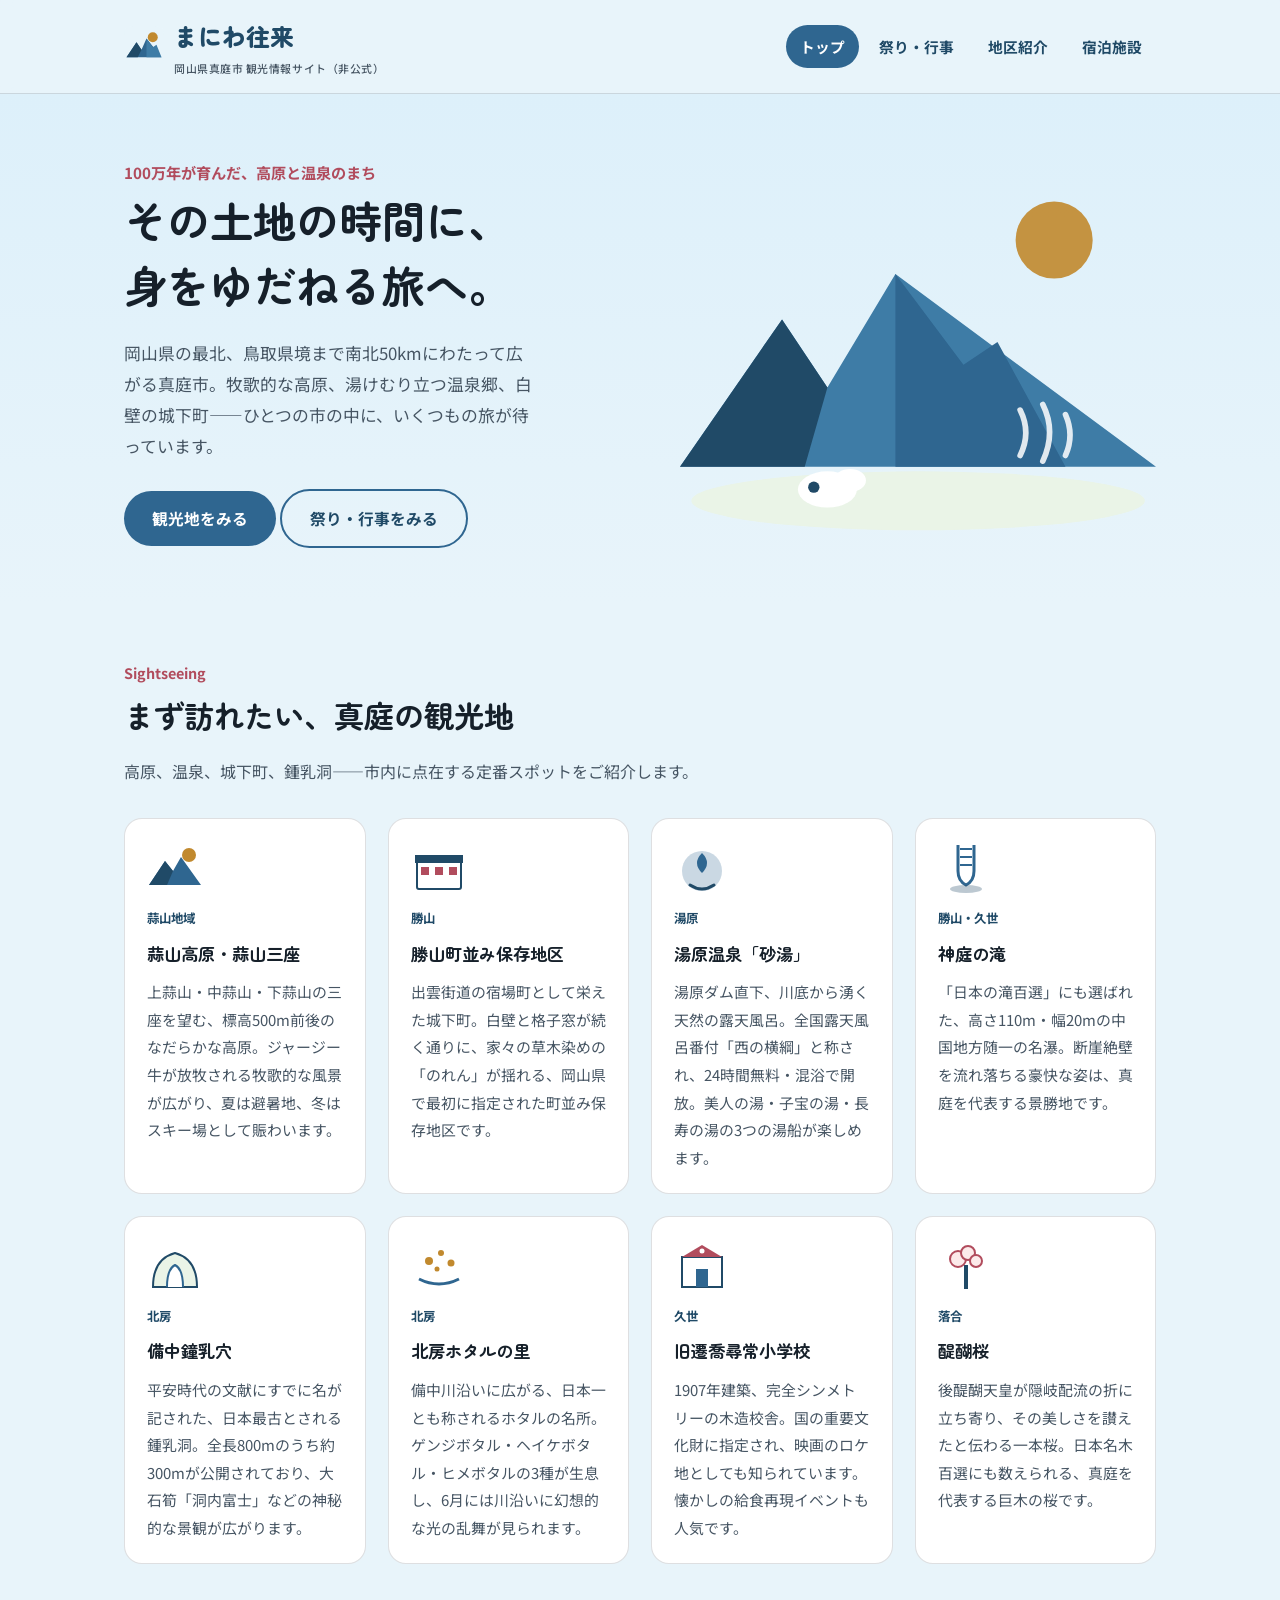
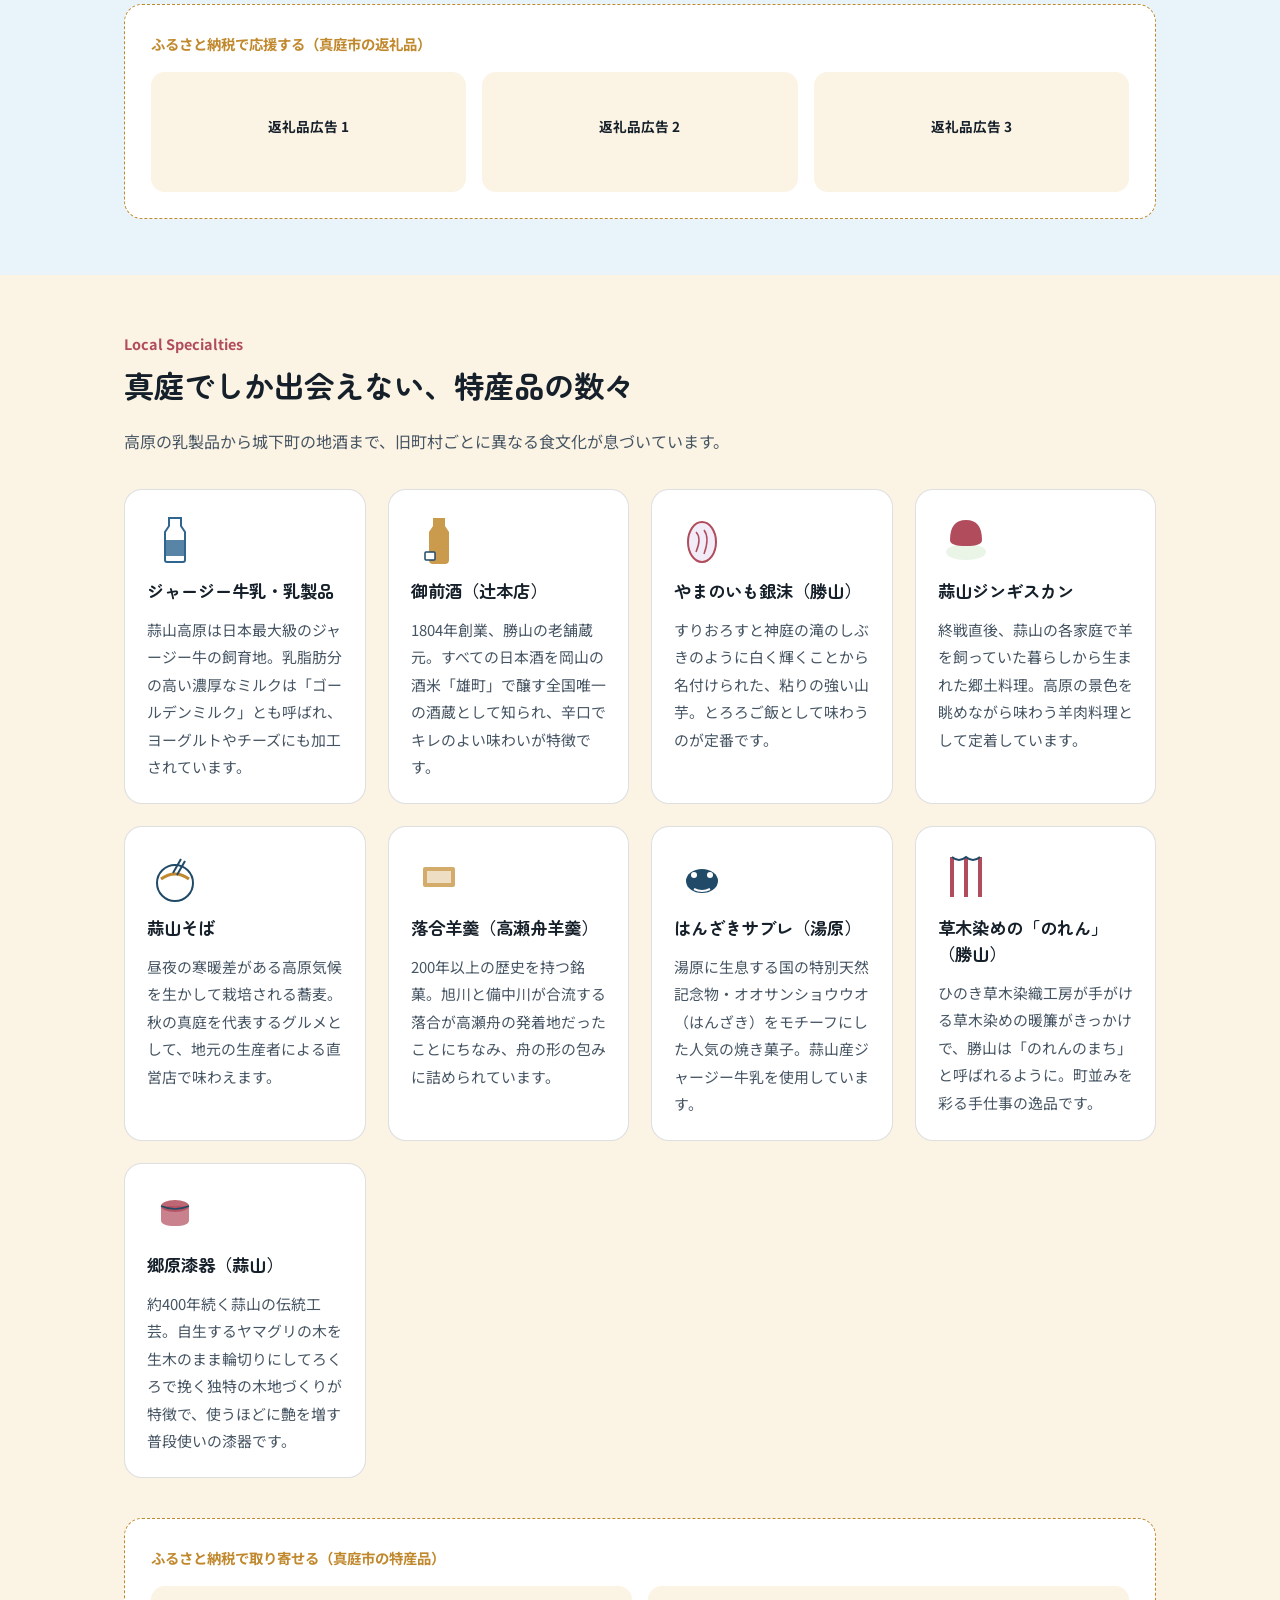
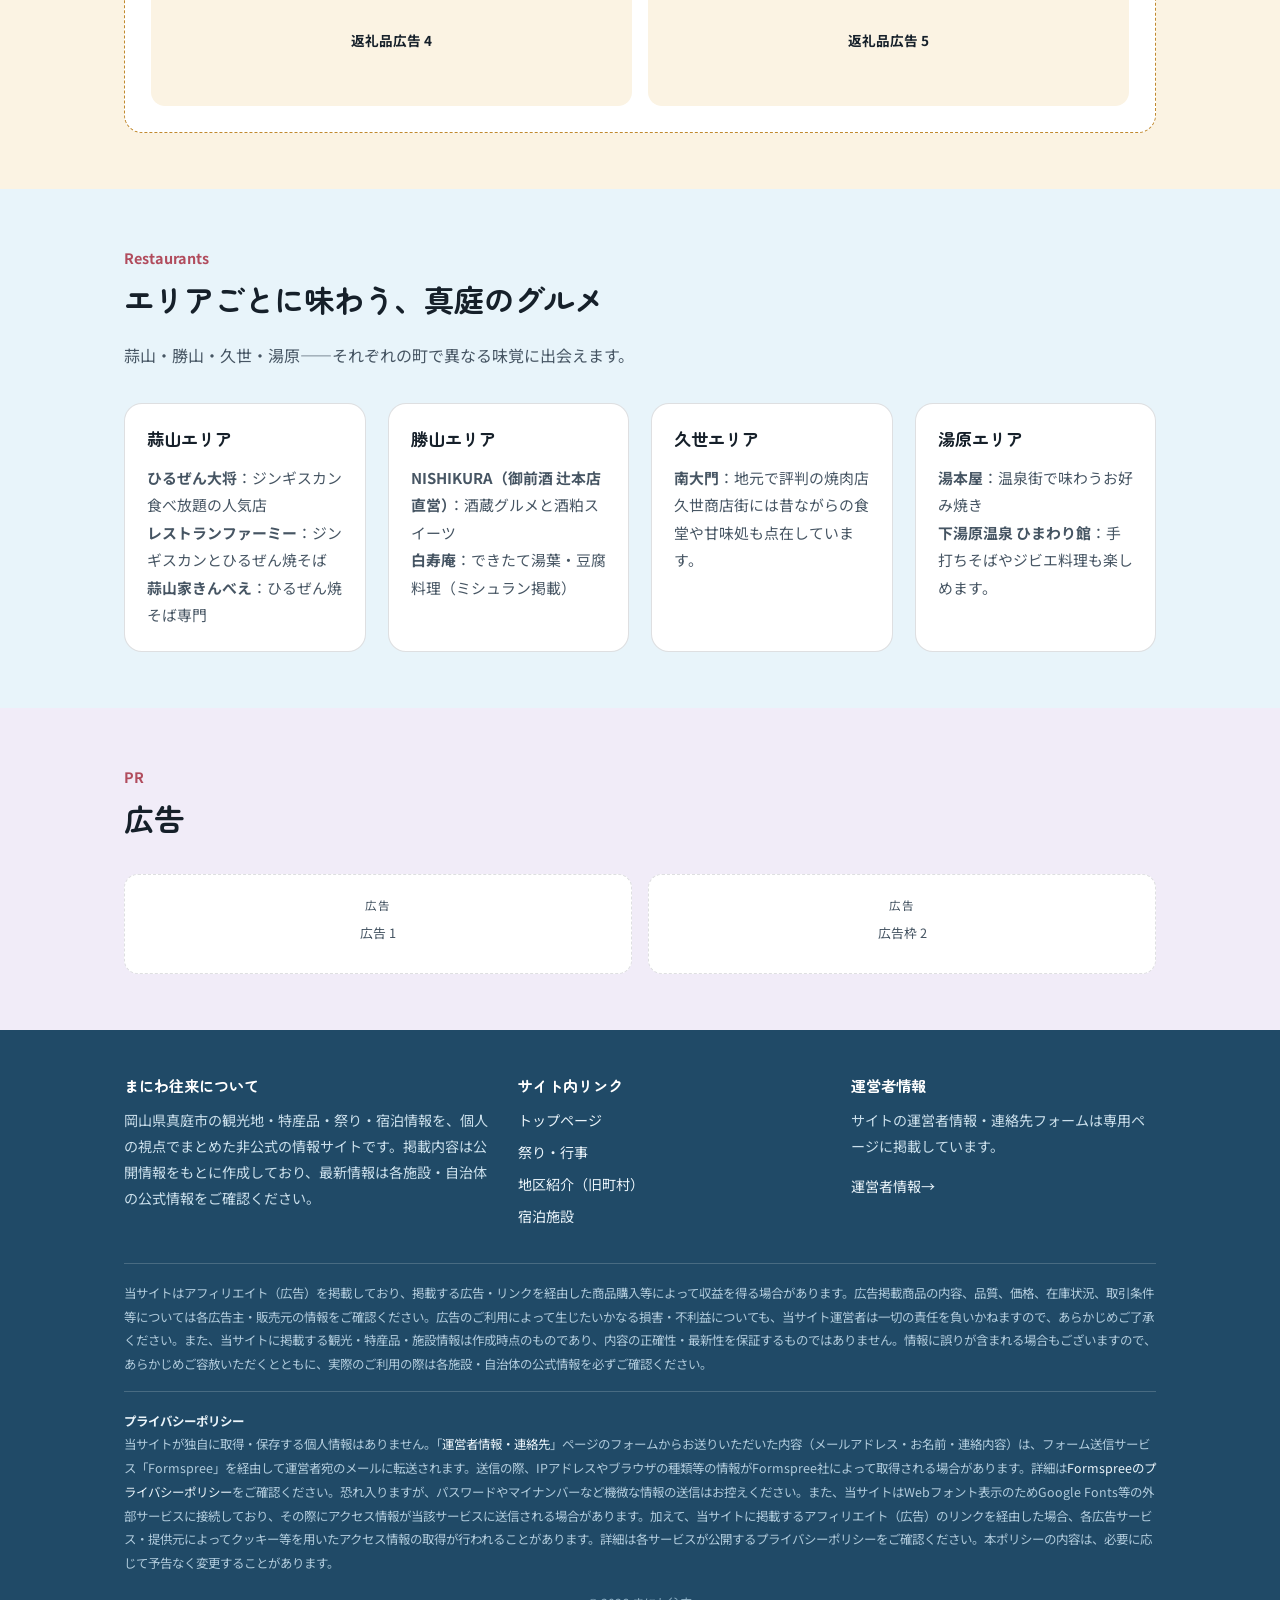
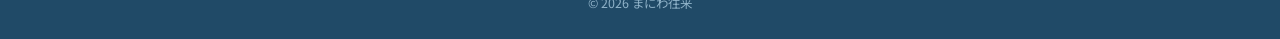
==== commit 3d4c0987: "Update index.html" ====
--- a/index.html
+++ b/index.html
@@ -301,7 +301,7 @@
     </div>
     <div class="disclaimer" style="margin-top:14px;">
       <strong style="color:#EAF4FA;">プライバシーポリシー</strong><br>
-      当サイトが独自に取得・保存する個人情報はありません。「<a href="unei.html">運営者情報・お問い合わせ</a>」ページのフォームからお送りいただいた内容（メールアドレス・お名前・連絡内容）は、フォーム送信サービス「Formspree」を経由して運営者宛のメールに転送されます。送信の際、IPアドレスやブラウザの種類等の情報がFormspree社によって取得される場合があります。詳細は<a href="https://formspree.io/legal/privacy-policy/" target="_blank" rel="noopener noreferrer">Formspreeのプライバシーポリシー</a>をご確認ください。恐れ入りますが、パスワードやマイナンバーなど機微な情報の送信はお控えください。また、当サイトはWebフォント表示のためGoogle Fonts等の外部サービスに接続しており、その際にアクセス情報が当該サービスに送信される場合があります。加えて、当サイトに掲載するアフィリエイト（広告）のリンクを経由した場合、各広告サービス・提供元によってクッキー等を用いたアクセス情報の取得が行われることがあります。詳細は各サービスが公開するプライバシーポリシーをご確認ください。本ポリシーの内容は、必要に応じて予告なく変更することがあります。
+      当サイトが独自に取得・保存する個人情報はありません。「<a href="unei.html">運営者情報・連絡先</a>」ページのフォームからお送りいただいた内容（メールアドレス・お名前・連絡内容）は、フォーム送信サービス「Formspree」を経由して運営者宛のメールに転送されます。送信の際、IPアドレスやブラウザの種類等の情報がFormspree社によって取得される場合があります。詳細は<a href="https://formspree.io/legal/privacy-policy/" target="_blank" rel="noopener noreferrer">Formspreeのプライバシーポリシー</a>をご確認ください。恐れ入りますが、パスワードやマイナンバーなど機微な情報の送信はお控えください。また、当サイトはWebフォント表示のためGoogle Fonts等の外部サービスに接続しており、その際にアクセス情報が当該サービスに送信される場合があります。加えて、当サイトに掲載するアフィリエイト（広告）のリンクを経由した場合、各広告サービス・提供元によってクッキー等を用いたアクセス情報の取得が行われることがあります。詳細は各サービスが公開するプライバシーポリシーをご確認ください。本ポリシーの内容は、必要に応じて予告なく変更することがあります。
     </div>
     <div class="copyright"><span id="copyright-text">© 2026 まにわ往来</span></div>
   </div>
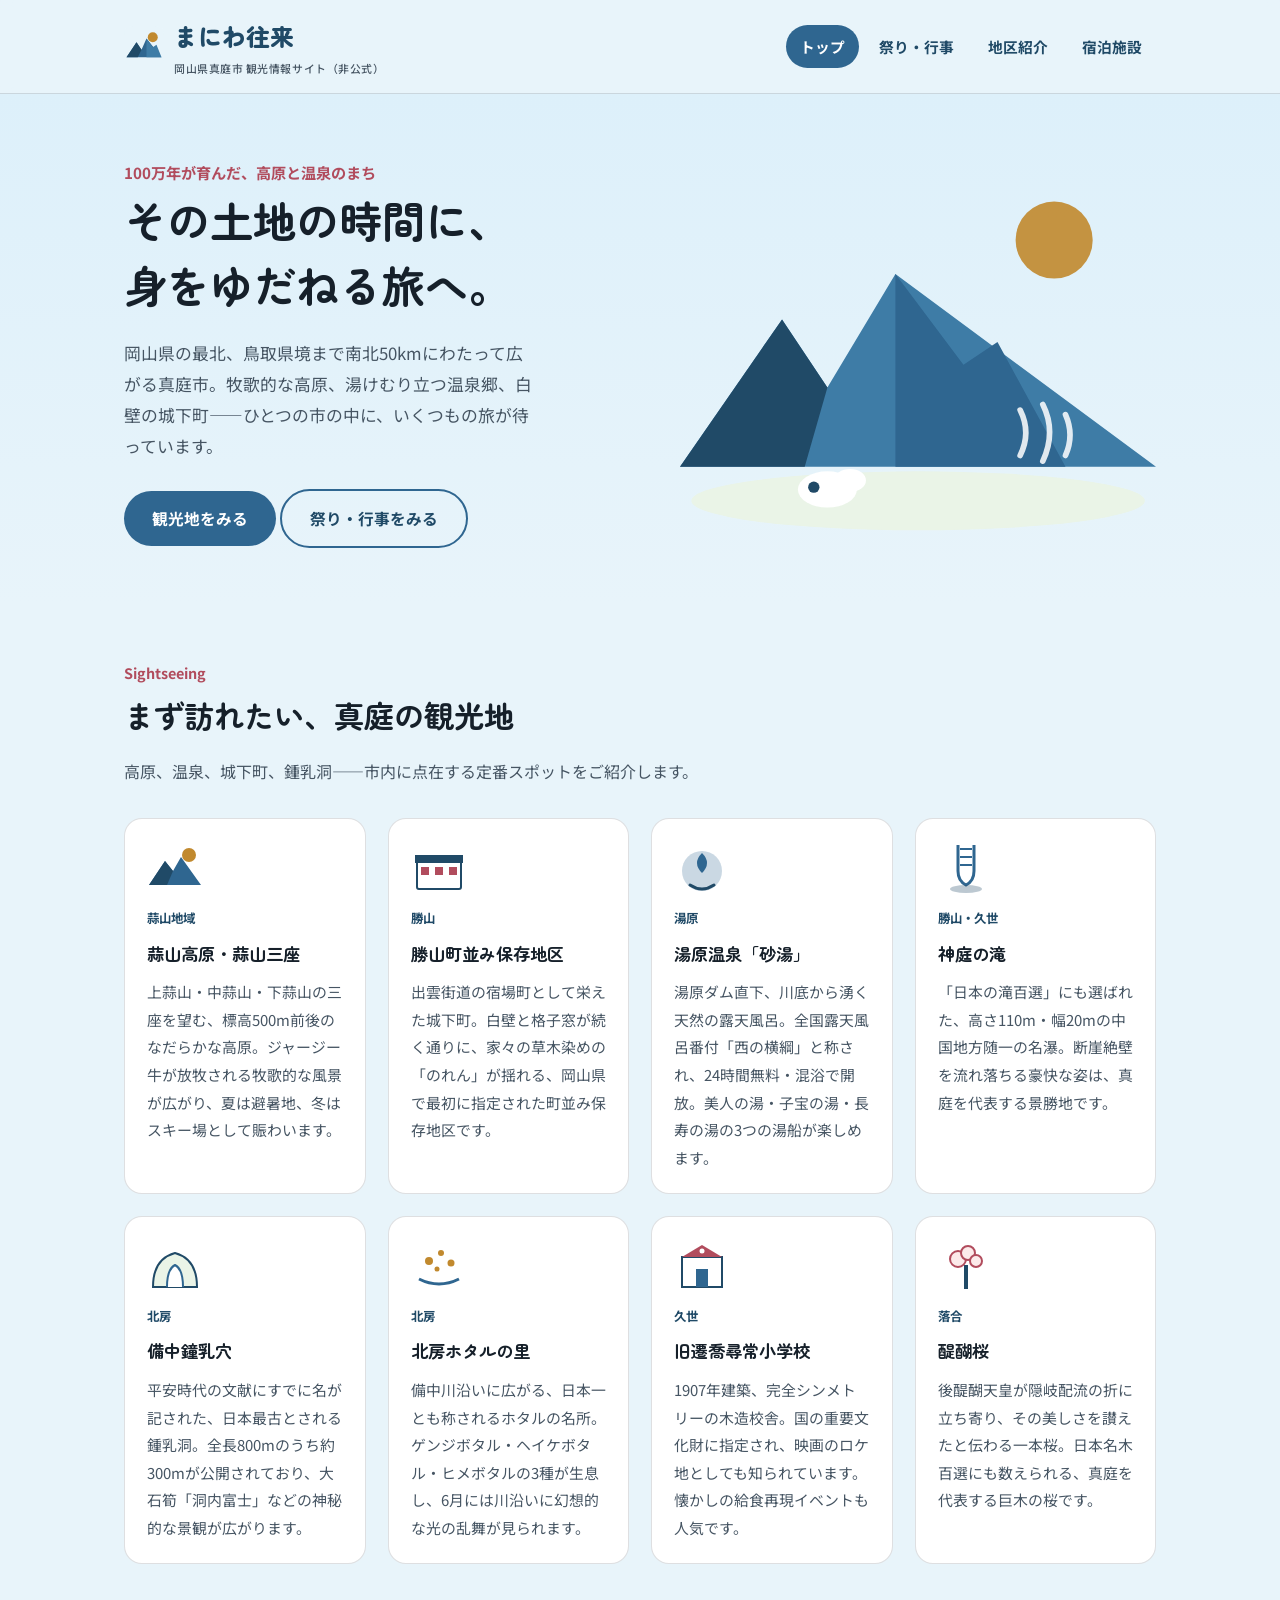
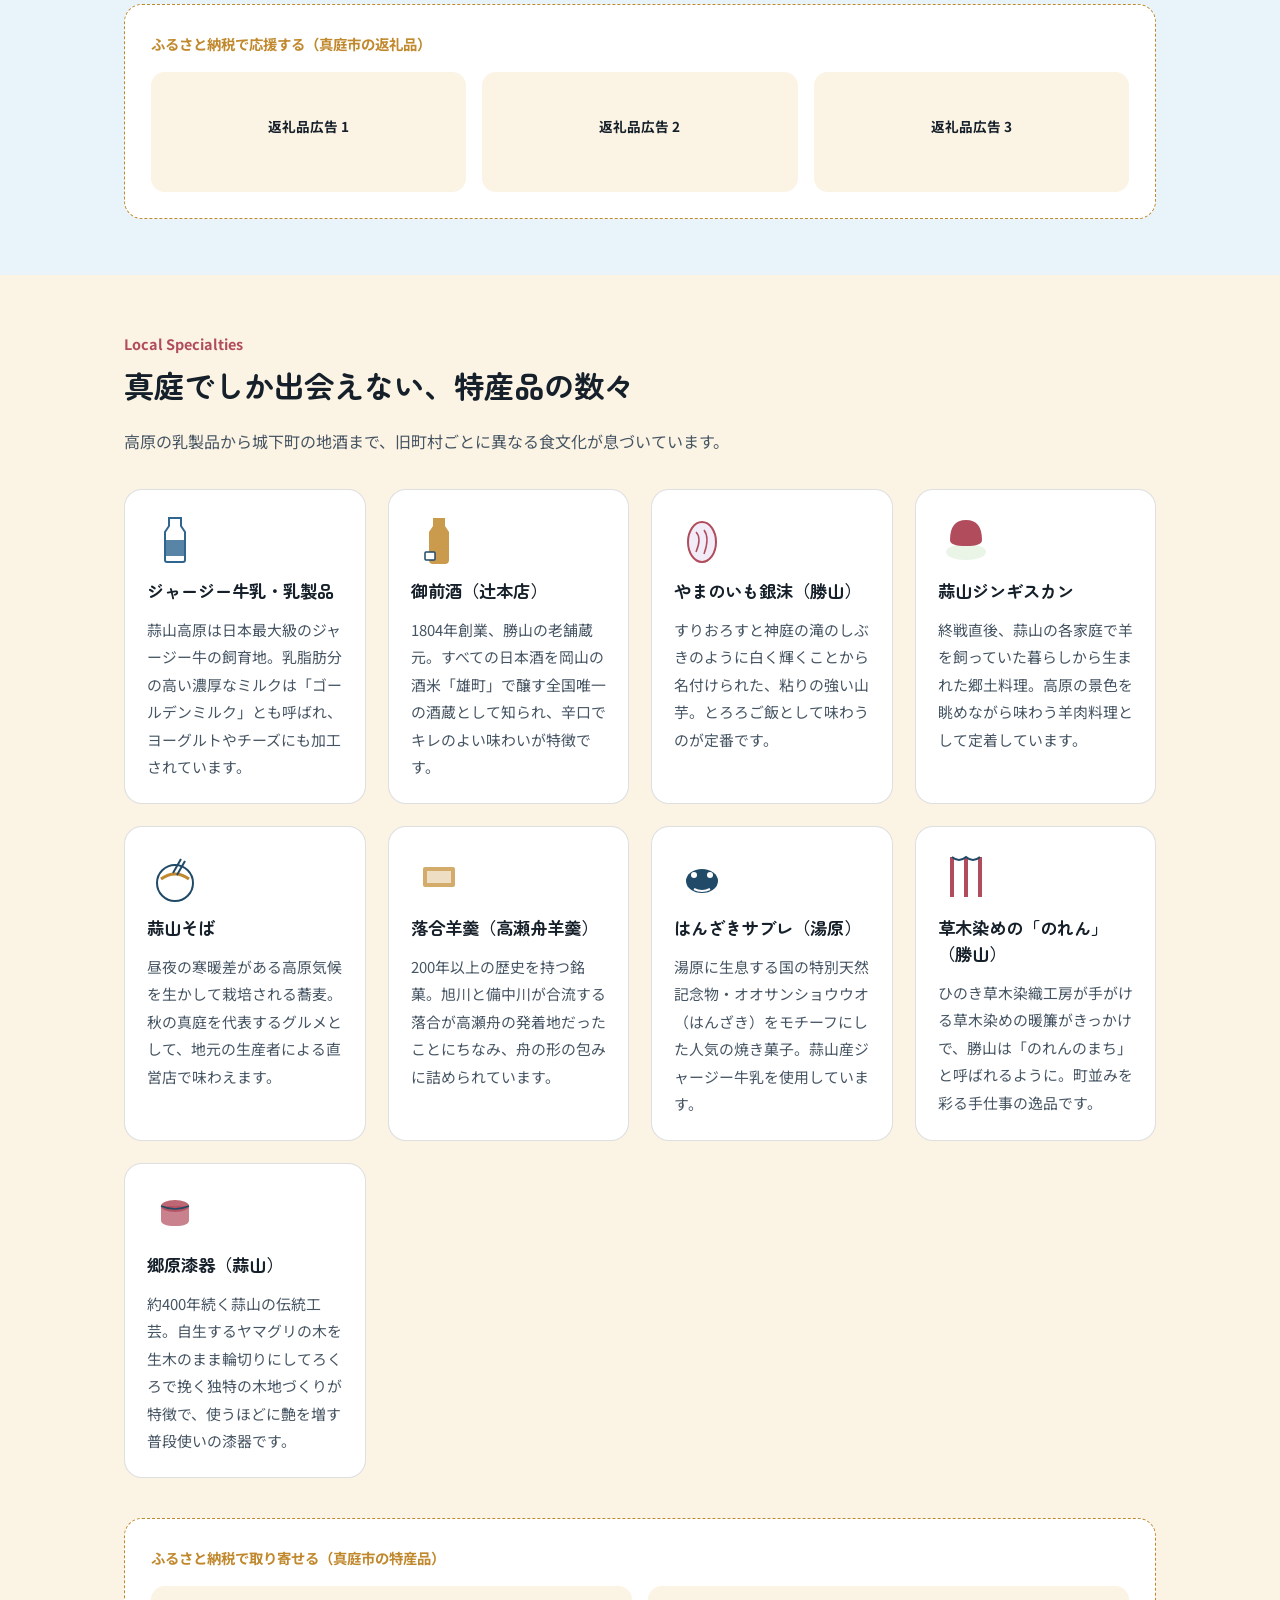
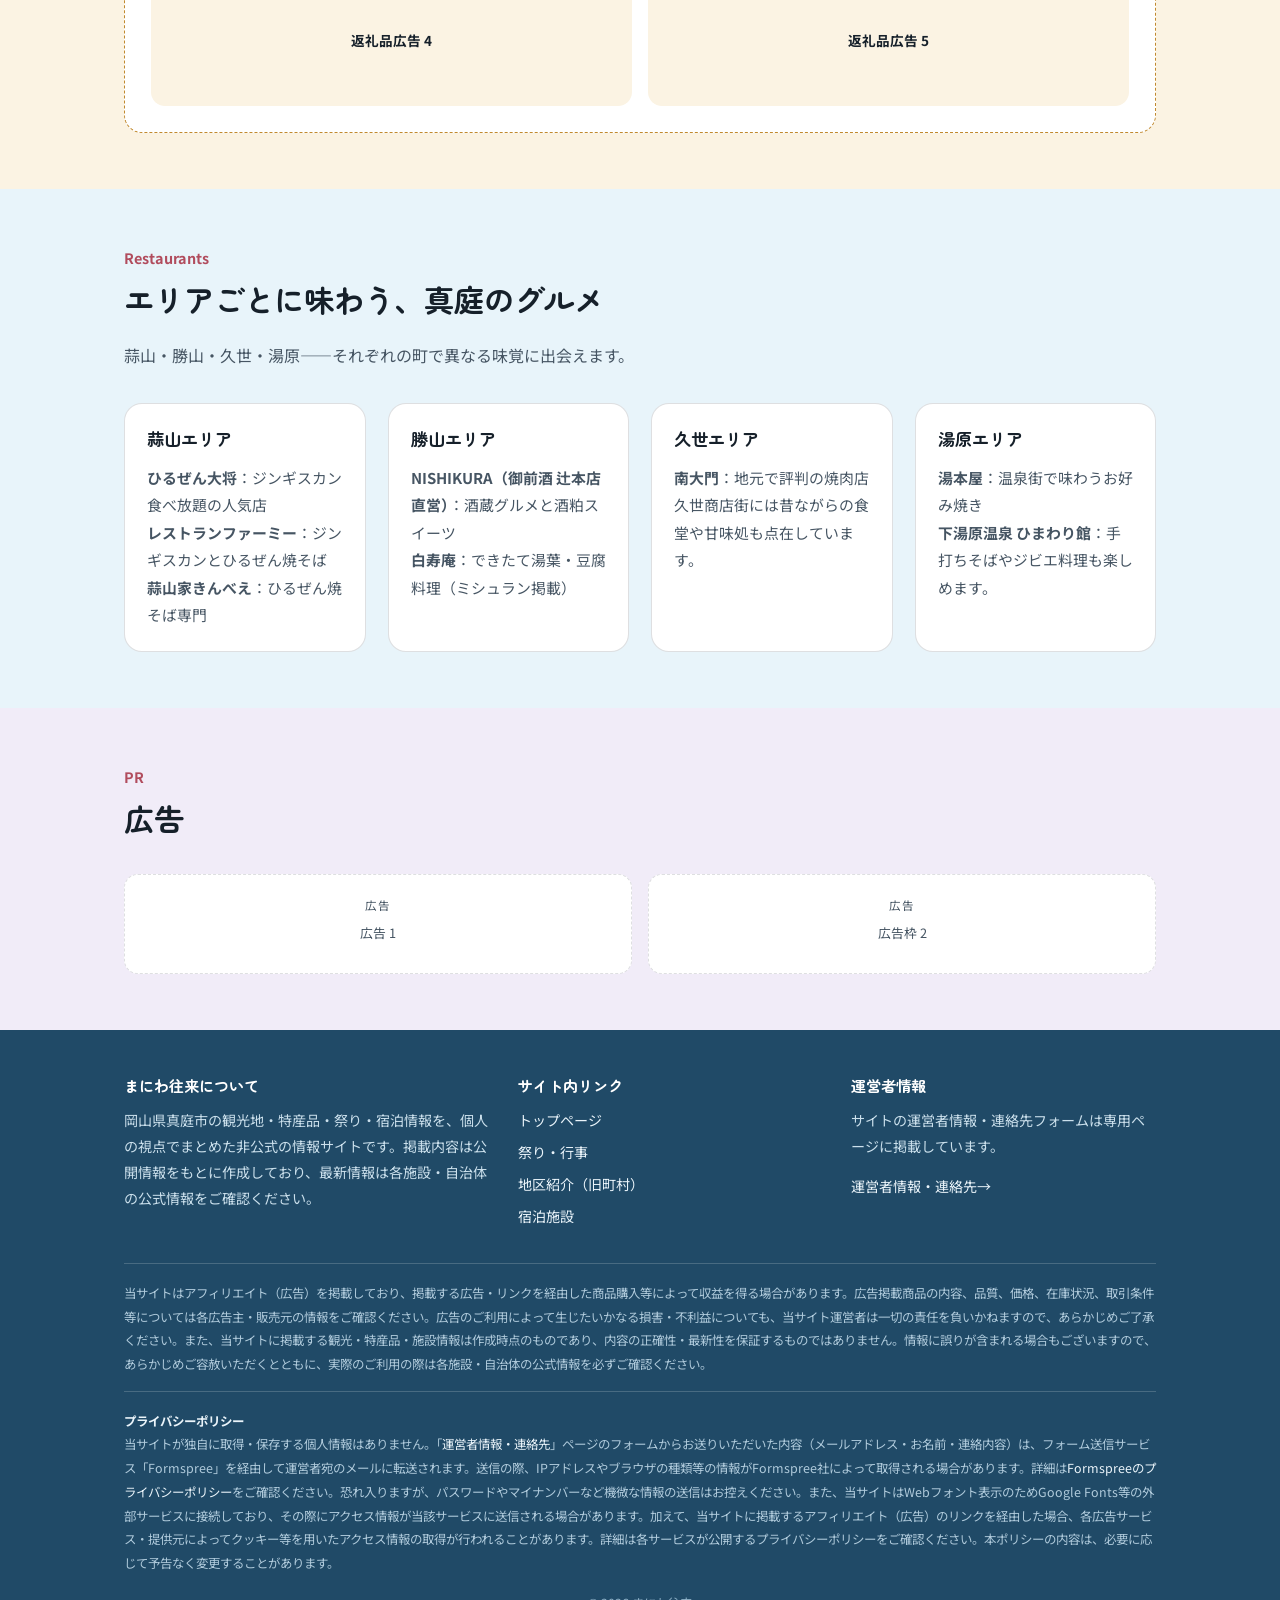
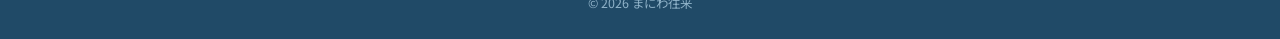
==== commit 14e2a030: "Update index.html" ====
--- a/index.html
+++ b/index.html
@@ -292,7 +292,7 @@
         <h4>運営者情報</h4>
         <p>サイトの運営者情報・連絡先フォームは専用ページに掲載しています。</p>
         <ul>
-          <li><a href="unei.html">運営者情報&rarr;</a></li>
+          <li><a href="unei.html">運営者情報・連絡先&rarr;</a></li>
         </ul>
       </div>
     </div>
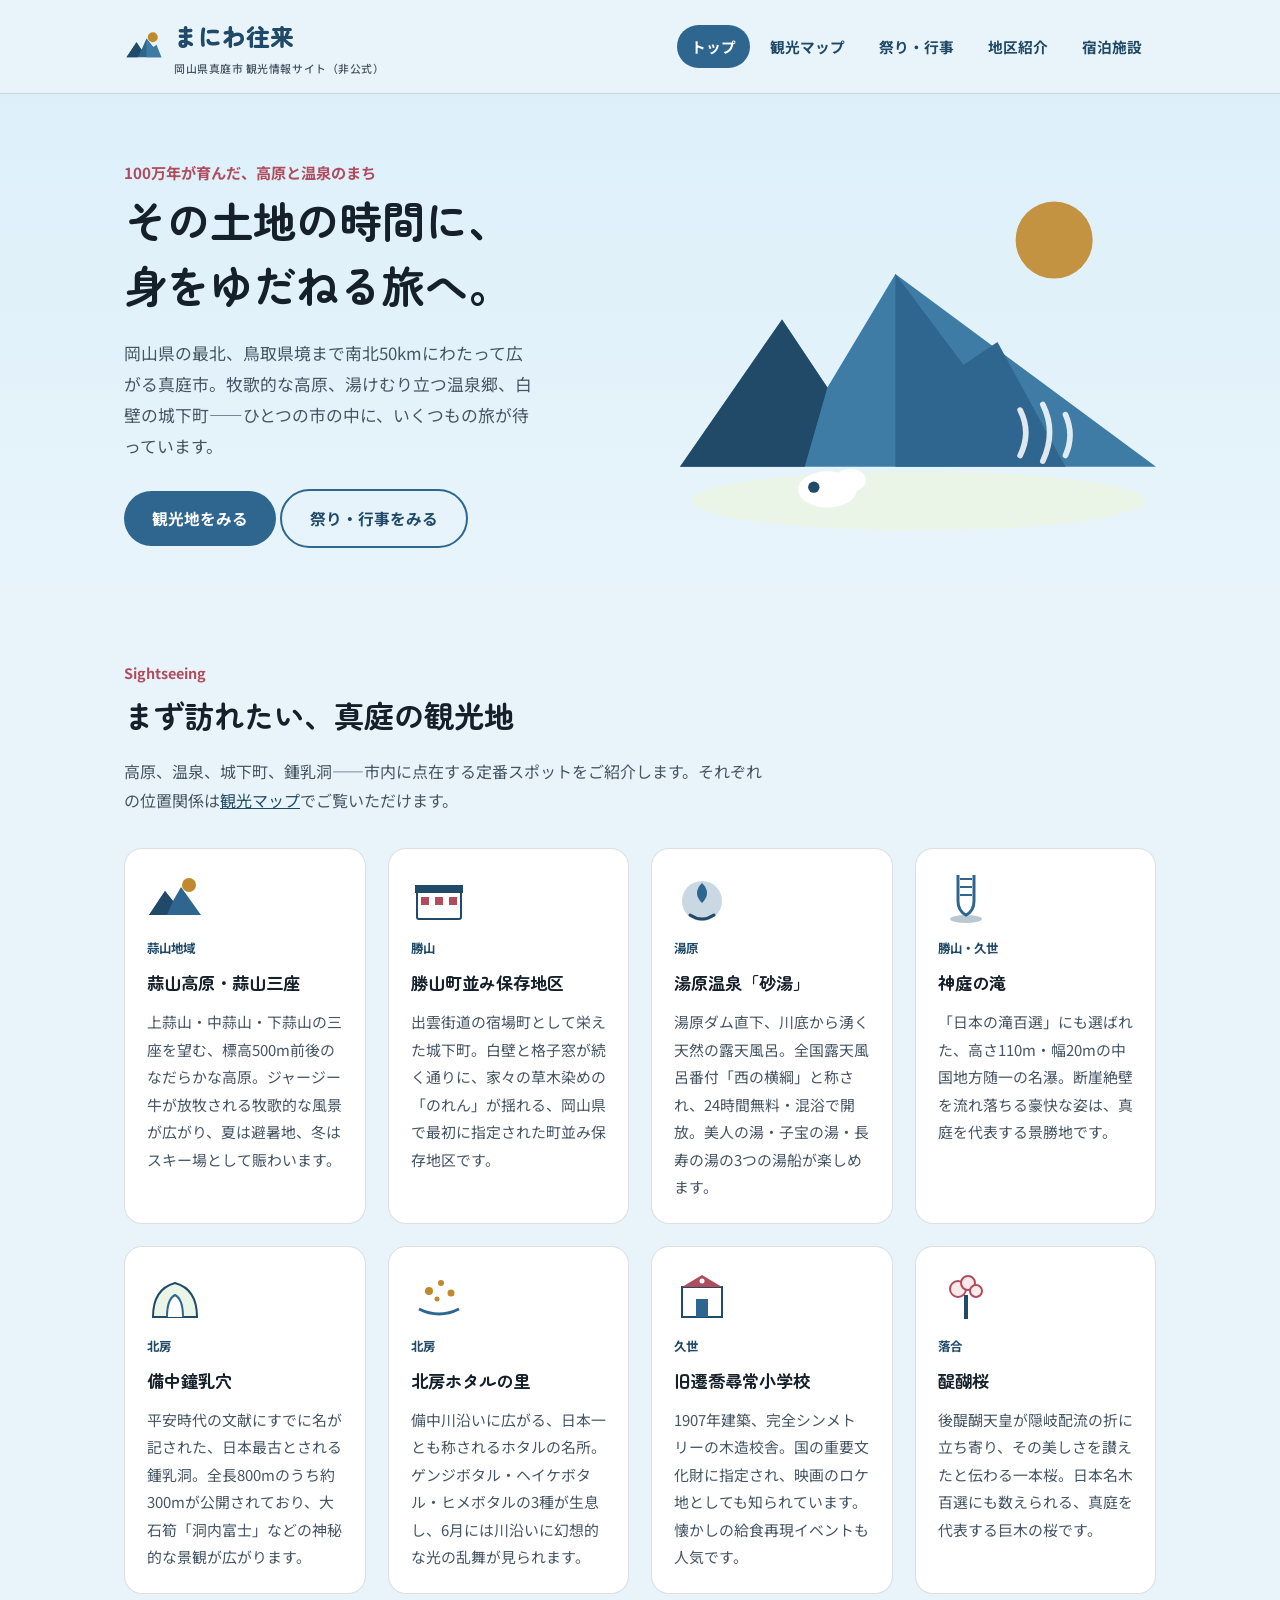
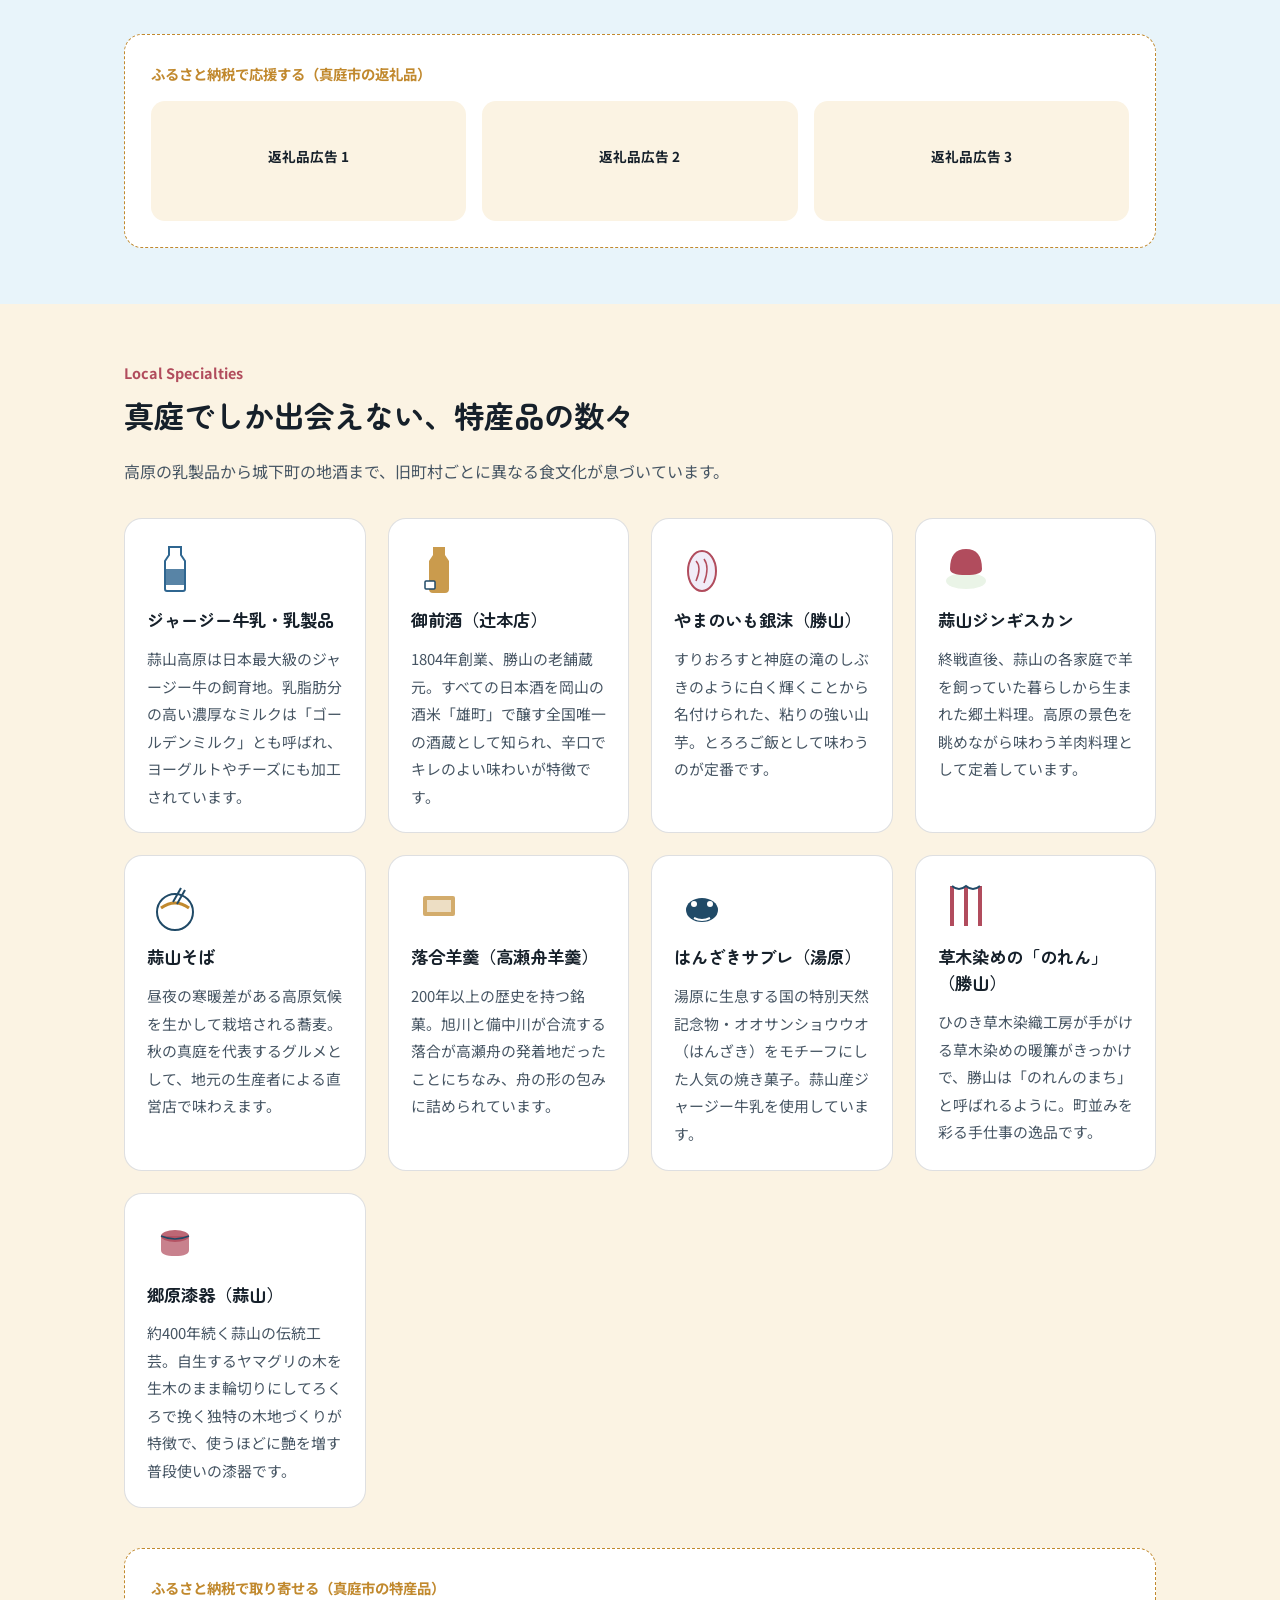
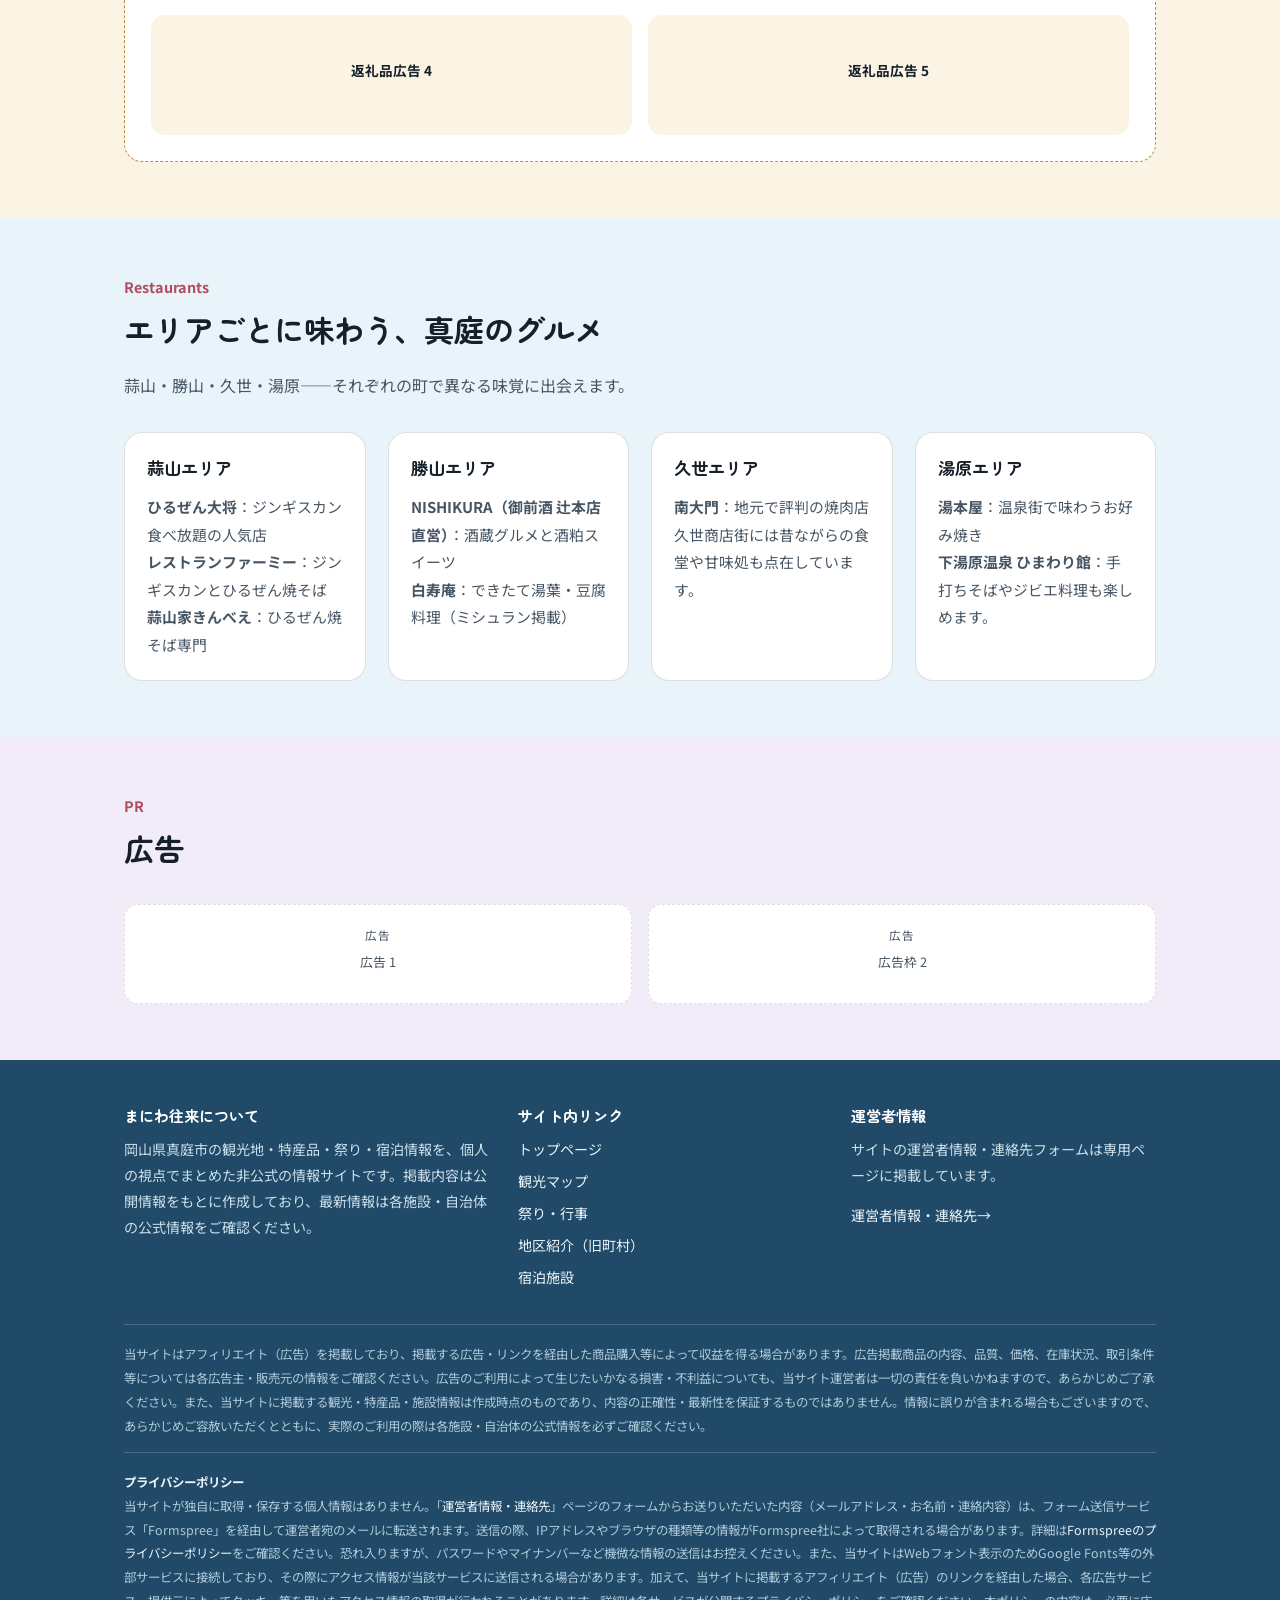
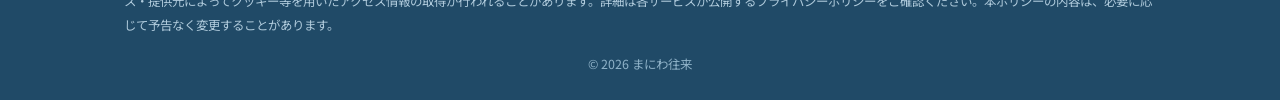
==== commit 04e624b0: "Add files via upload" ====
--- a/index.html
+++ b/index.html
@@ -21,6 +21,7 @@
     </div>
     <nav class="main-nav">
       <a href="index.html" class="active">トップ</a>
+      <a href="map.html">観光マップ</a>
       <a href="matsuri.html">祭り・行事</a>
       <a href="areas.html">地区紹介</a>
       <a href="shukuhaku.html">宿泊施設</a>
@@ -61,7 +62,7 @@
     <div class="section-head">
       <span class="tag">Sightseeing</span>
       <h2>まず訪れたい、真庭の観光地</h2>
-      <p>高原、温泉、城下町、鍾乳洞——市内に点在する定番スポットをご紹介します。</p>
+      <p>高原、温泉、城下町、鍾乳洞——市内に点在する定番スポットをご紹介します。それぞれの位置関係は<a href="map.html" style="text-decoration:underline;">観光マップ</a>でご覧いただけます。</p>
     </div>
     <div class="grid">
 
@@ -283,6 +284,7 @@
         <h4>サイト内リンク</h4>
         <ul>
           <li><a href="index.html">トップページ</a></li>
+          <li><a href="map.html">観光マップ</a></li>
           <li><a href="matsuri.html">祭り・行事</a></li>
           <li><a href="areas.html">地区紹介（旧町村）</a></li>
           <li><a href="shukuhaku.html">宿泊施設</a></li>
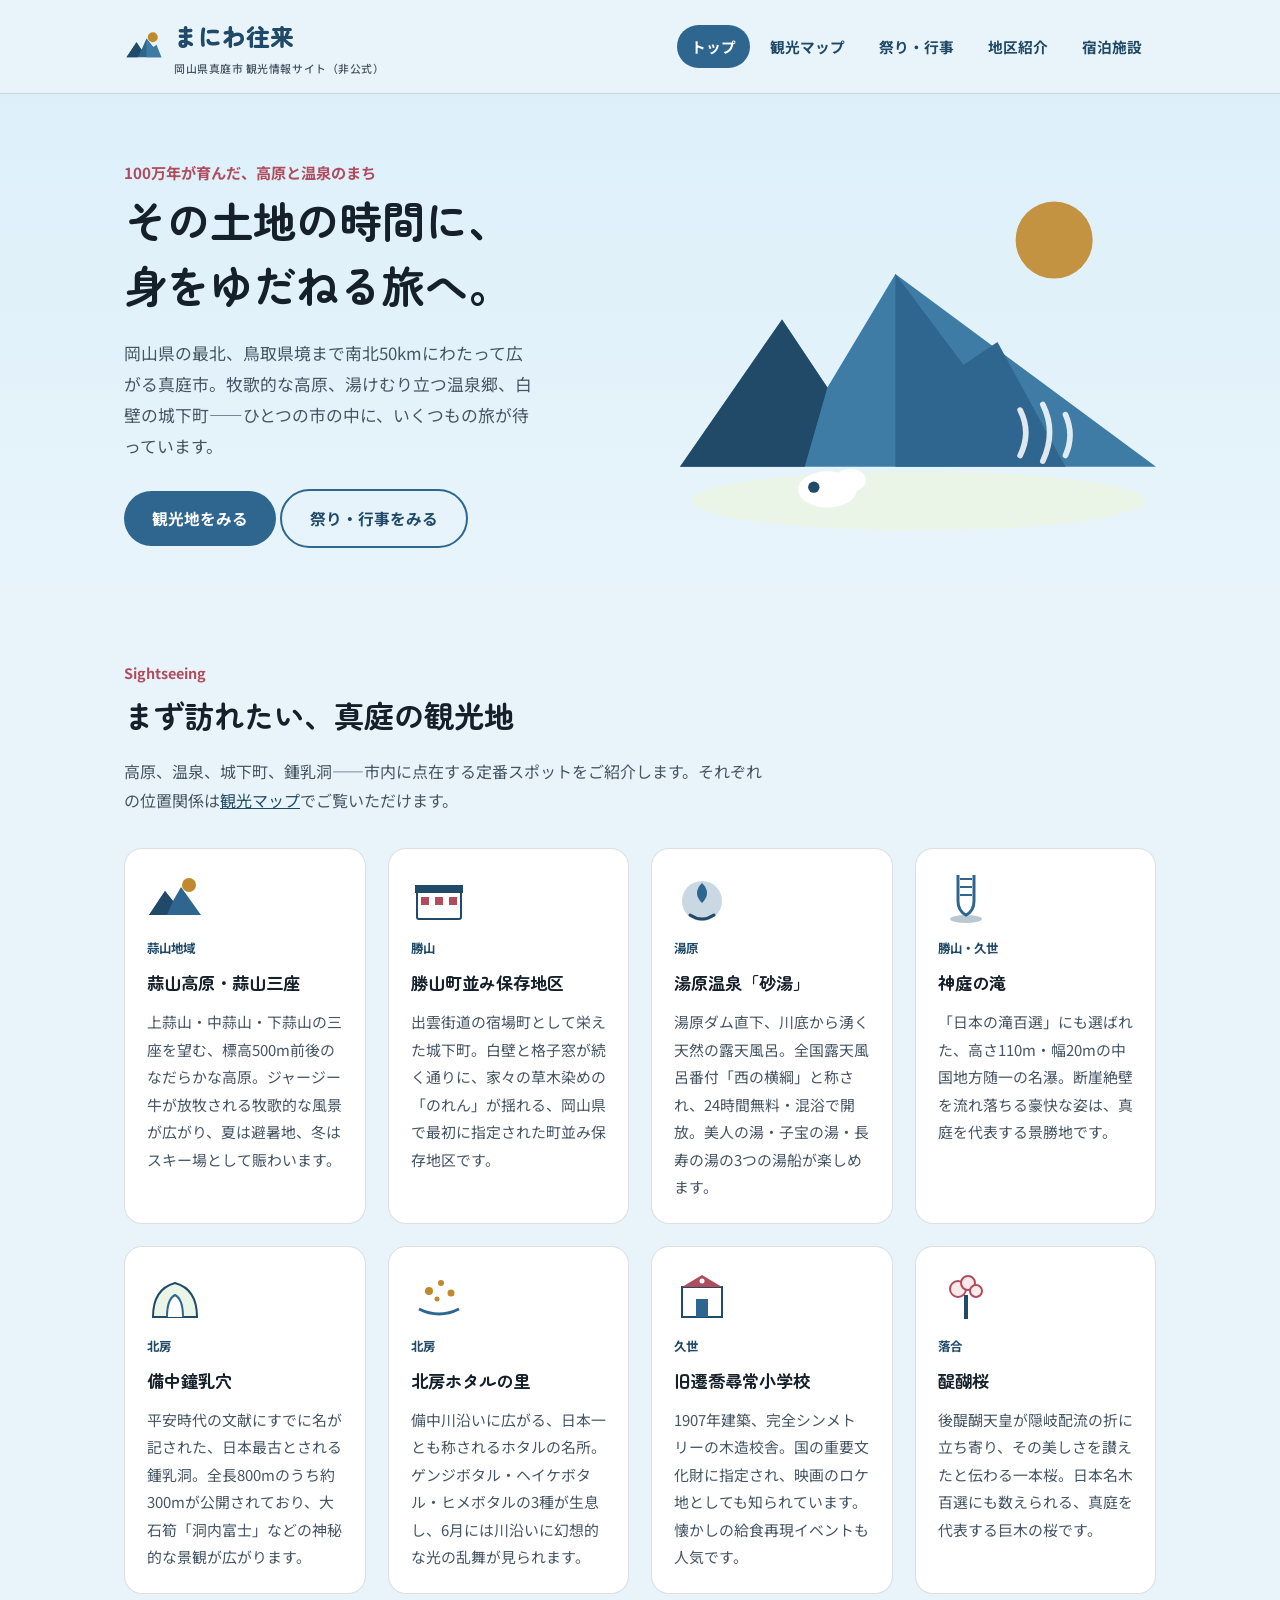
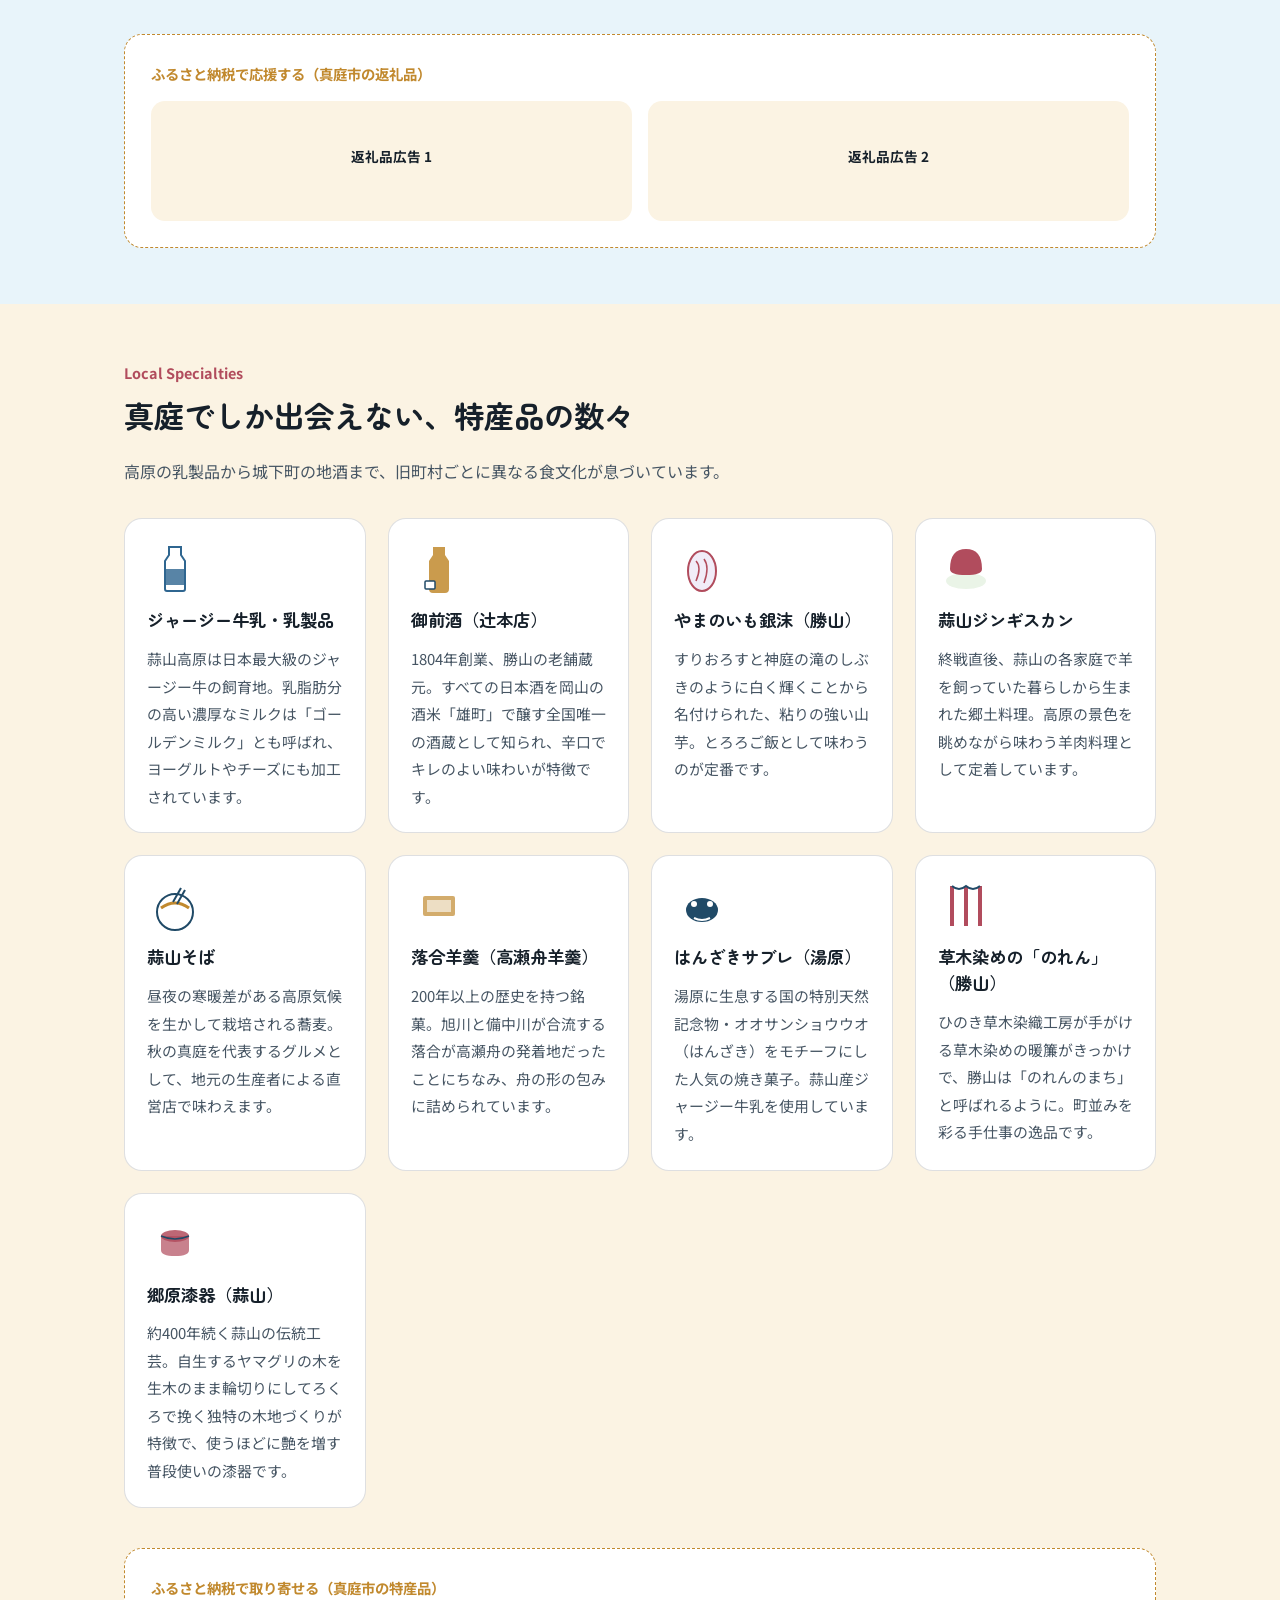
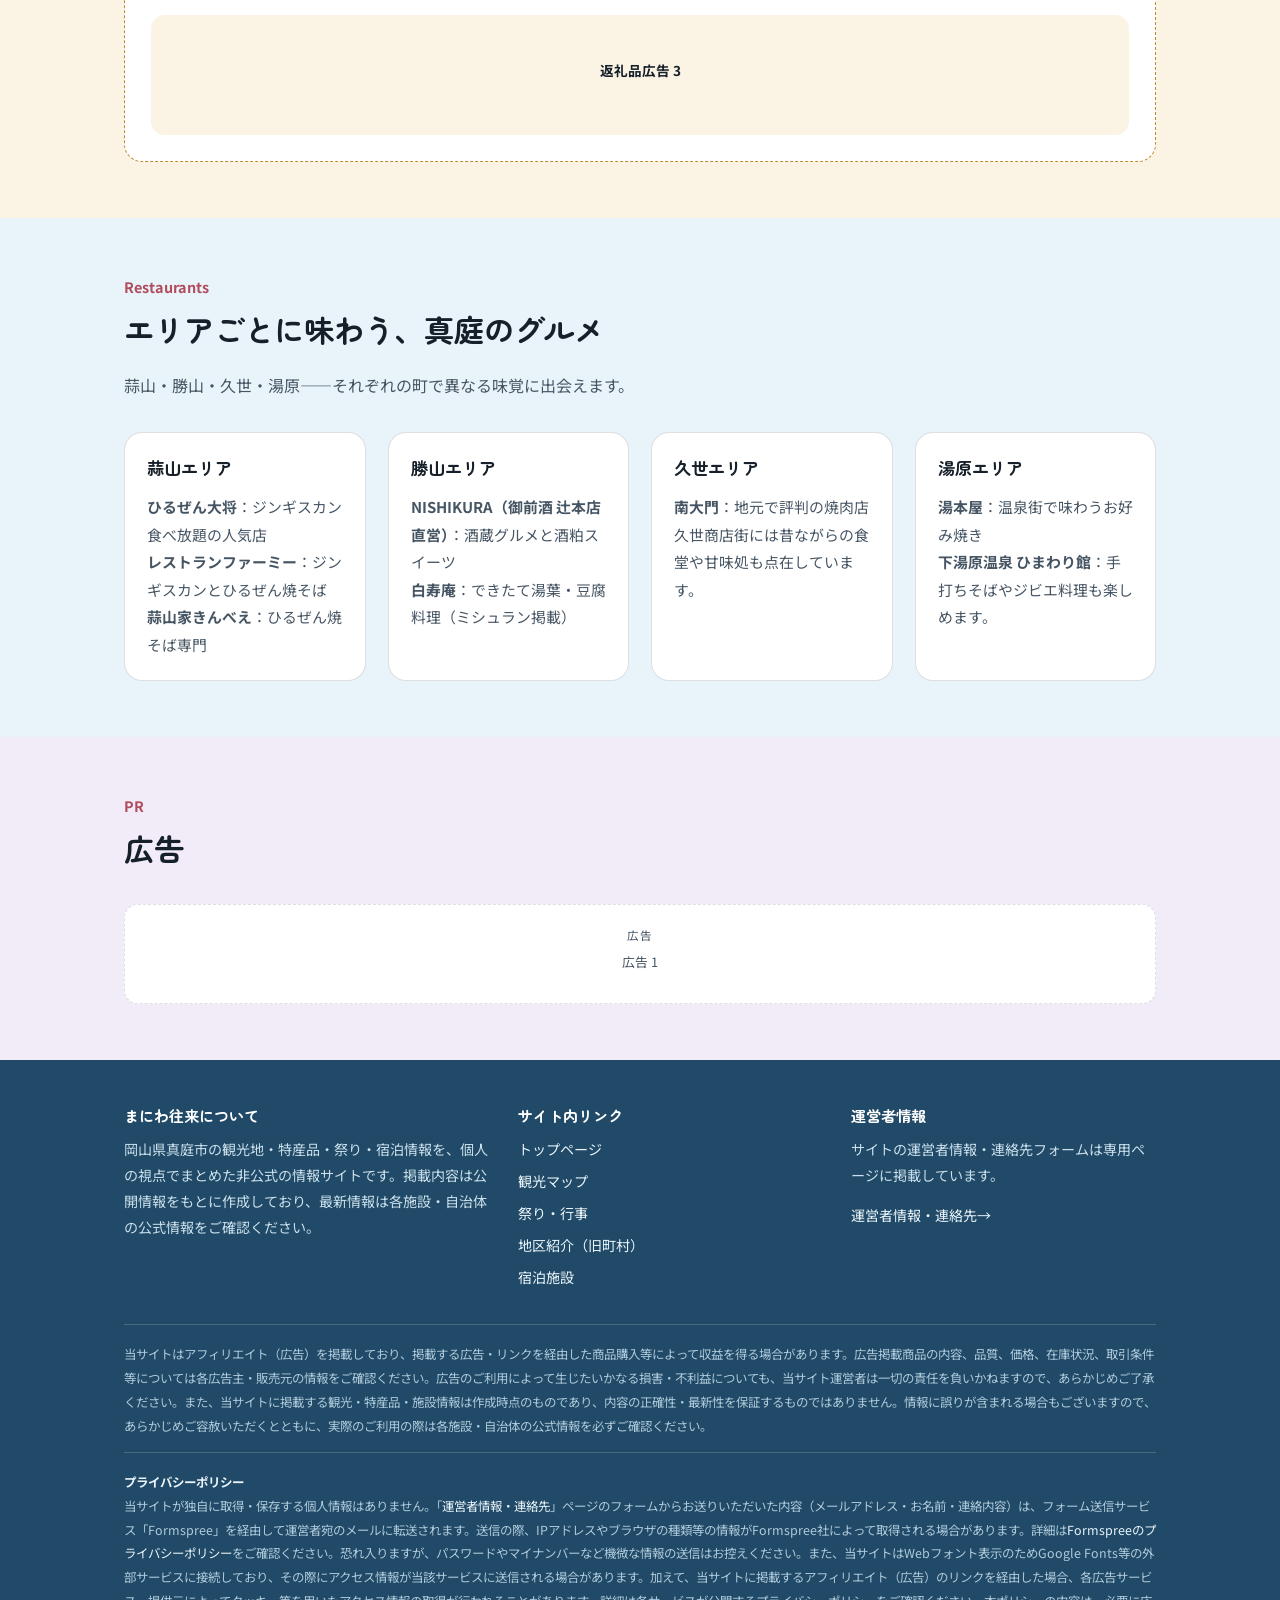
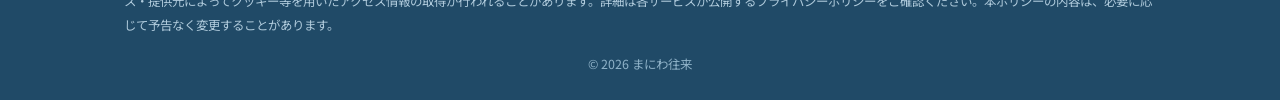
==== commit 35289b4b: "Add files via upload" ====
--- a/index.html
+++ b/index.html
@@ -132,8 +132,6 @@
         <div class="furusato-slot"><span class="slot-title">返礼品広告 1</span><a href="https://hb.afl.rakuten.co.jp/ichiba/57a620b1.6cb1b011.57a620b2.928c267f/?pc=https%3A%2F%2Fitem.rakuten.co.jp%2Ff332143-maniwa%2Fishk021-026%2F&link_type=pict&ut=eyJwYWdlIjoiaXRlbSIsInR5cGUiOiJwaWN0Iiwic2l6ZSI6IjQwMHg0MDAiLCJuYW0iOjEsIm5hbXAiOiJyaWdodCIsImNvbSI6MSwiY29tcCI6ImRvd24iLCJwcmljZSI6MCwiYm9yIjoxLCJjb2wiOjEsImJidG4iOjEsInByb2QiOjAsImFtcCI6ZmFsc2V9" target="_blank" rel="nofollow sponsored noopener" style="word-wrap:break-word;"><img src="https://hbb.afl.rakuten.co.jp/hgb/57a620b1.6cb1b011.57a620b2.928c267f/?me_id=1336186&item_id=10001048&pc=https%3A%2F%2Fthumbnail.image.rakuten.co.jp%2F%400_mall%2Ff332143-maniwa%2Fcabinet%2Flocal%2F13810541%2Fishk021-026_sku.jpg%3F_ex%3D400x400&s=400x400&t=pict" border="0" style="margin:2px" alt="" title=""></a></div>
         <!-- ふるさと納税アフィリエイト広告2 ここに挿入 -->
         <div class="furusato-slot"><span class="slot-title">返礼品広告 2</span><a href="https://hb.afl.rakuten.co.jp/ichiba/57a620b1.6cb1b011.57a620b2.928c267f/?pc=https%3A%2F%2Fitem.rakuten.co.jp%2Ff332143-maniwa%2Fhr-10-01%2F&link_type=pict&ut=eyJwYWdlIjoiaXRlbSIsInR5cGUiOiJwaWN0Iiwic2l6ZSI6IjQwMHg0MDAiLCJuYW0iOjEsIm5hbXAiOiJyaWdodCIsImNvbSI6MSwiY29tcCI6ImRvd24iLCJwcmljZSI6MCwiYm9yIjoxLCJjb2wiOjEsImJidG4iOjEsInByb2QiOjAsImFtcCI6ZmFsc2V9" target="_blank" rel="nofollow sponsored noopener" style="word-wrap:break-word;"><img src="https://hbb.afl.rakuten.co.jp/hgb/57a620b1.6cb1b011.57a620b2.928c267f/?me_id=1336186&item_id=10000681&pc=https%3A%2F%2Fthumbnail.image.rakuten.co.jp%2F%400_mall%2Ff332143-maniwa%2Fcabinet%2Flocal%2Fhr%2Fhiru012_r01.jpg%3F_ex%3D400x400&s=400x400&t=pict" border="0" style="margin:2px" alt="" title=""></a></div>
-        <!-- ふるさと納税アフィリエイト広告3 ここに挿入 -->
-        <div class="furusato-slot"><span class="slot-title">返礼品広告 3</span><a href="https://hb.afl.rakuten.co.jp/ichiba/57a620b1.6cb1b011.57a620b2.928c267f/?pc=https%3A%2F%2Fitem.rakuten.co.jp%2Ff332143-maniwa%2Fgin-1%2F&link_type=pict&ut=eyJwYWdlIjoiaXRlbSIsInR5cGUiOiJwaWN0Iiwic2l6ZSI6IjQwMHg0MDAiLCJuYW0iOjEsIm5hbXAiOiJyaWdodCIsImNvbSI6MSwiY29tcCI6ImRvd24iLCJwcmljZSI6MCwiYm9yIjoxLCJjb2wiOjEsImJidG4iOjEsInByb2QiOjAsImFtcCI6ZmFsc2V9" target="_blank" rel="nofollow sponsored noopener" style="word-wrap:break-word;"><img src="https://hbb.afl.rakuten.co.jp/hgb/57a620b1.6cb1b011.57a620b2.928c267f/?me_id=1336186&item_id=10000633&pc=https%3A%2F%2Fthumbnail.image.rakuten.co.jp%2F%400_mall%2Ff332143-maniwa%2Fcabinet%2Flocal%2F11990980%2Fgin-1_s1.jpg%3F_ex%3D400x400&s=400x400&t=pict" border="0" style="margin:2px" alt="" title=""></a></div>
       </div>
     </div>
   </div>
@@ -209,10 +207,8 @@
     <div class="furusato-block">
       <span class="furusato-label">ふるさと納税で取り寄せる（真庭市の特産品）</span>
       <div class="furusato-grid">
-        <!-- ふるさと納税アフィリエイト広告4 ここに挿入 -->
-        <div class="furusato-slot"><span class="slot-title">返礼品広告 4</span><a href="https://hb.afl.rakuten.co.jp/ichiba/57a620b1.6cb1b011.57a620b2.928c267f/?pc=https%3A%2F%2Fitem.rakuten.co.jp%2Ff332143-maniwa%2F1147167%2F&link_type=pict&ut=eyJwYWdlIjoiaXRlbSIsInR5cGUiOiJwaWN0Iiwic2l6ZSI6IjQwMHg0MDAiLCJuYW0iOjEsIm5hbXAiOiJyaWdodCIsImNvbSI6MSwiY29tcCI6ImRvd24iLCJwcmljZSI6MCwiYm9yIjoxLCJjb2wiOjEsImJidG4iOjEsInByb2QiOjAsImFtcCI6ZmFsc2V9" target="_blank" rel="nofollow sponsored noopener" style="word-wrap:break-word;"><img src="https://hbb.afl.rakuten.co.jp/hgb/57a620b1.6cb1b011.57a620b2.928c267f/?me_id=1336186&item_id=10000043&pc=https%3A%2F%2Fthumbnail.image.rakuten.co.jp%2F%400_mall%2Ff332143-maniwa%2Fcabinet%2Flocal%2Fgzn%2Fgzn-07_1.jpg%3F_ex%3D400x400&s=400x400&t=pict" border="0" style="margin:2px" alt="" title=""></a></div>
-        <!-- ふるさと納税アフィリエイト広告5 ここに挿入 -->
-        <div class="furusato-slot"><span class="slot-title">返礼品広告 5</span><a href="https://hb.afl.rakuten.co.jp/ichiba/57a620b1.6cb1b011.57a620b2.928c267f/?pc=https%3A%2F%2Fitem.rakuten.co.jp%2Ff332143-maniwa%2Fhnkk003%2F&link_type=pict&ut=eyJwYWdlIjoiaXRlbSIsInR5cGUiOiJwaWN0Iiwic2l6ZSI6IjQwMHg0MDAiLCJuYW0iOjEsIm5hbXAiOiJyaWdodCIsImNvbSI6MSwiY29tcCI6ImRvd24iLCJwcmljZSI6MCwiYm9yIjoxLCJjb2wiOjEsImJidG4iOjEsInByb2QiOjAsImFtcCI6ZmFsc2V9" target="_blank" rel="nofollow sponsored noopener" style="word-wrap:break-word;"><img src="https://hbb.afl.rakuten.co.jp/hgb/57a620b1.6cb1b011.57a620b2.928c267f/?me_id=1336186&item_id=10000737&pc=https%3A%2F%2Fthumbnail.image.rakuten.co.jp%2F%400_mall%2Ff332143-maniwa%2Fcabinet%2Flocal%2Fhnkk001%2F1112.jpg%3F_ex%3D400x400&s=400x400&t=pict" border="0" style="margin:2px" alt="" title=""></a></div>
+        <!-- ふるさと納税アフィリエイト広告3 ここに挿入 -->
+        <div class="furusato-slot"><span class="slot-title">返礼品広告 3</span><a href="https://hb.afl.rakuten.co.jp/ichiba/57a620b1.6cb1b011.57a620b2.928c267f/?pc=https%3A%2F%2Fitem.rakuten.co.jp%2Ff332143-maniwa%2F1147167%2F&link_type=pict&ut=eyJwYWdlIjoiaXRlbSIsInR5cGUiOiJwaWN0Iiwic2l6ZSI6IjQwMHg0MDAiLCJuYW0iOjEsIm5hbXAiOiJyaWdodCIsImNvbSI6MSwiY29tcCI6ImRvd24iLCJwcmljZSI6MCwiYm9yIjoxLCJjb2wiOjEsImJidG4iOjEsInByb2QiOjAsImFtcCI6ZmFsc2V9" target="_blank" rel="nofollow sponsored noopener" style="word-wrap:break-word;"><img src="https://hbb.afl.rakuten.co.jp/hgb/57a620b1.6cb1b011.57a620b2.928c267f/?me_id=1336186&item_id=10000043&pc=https%3A%2F%2Fthumbnail.image.rakuten.co.jp%2F%400_mall%2Ff332143-maniwa%2Fcabinet%2Flocal%2Fgzn%2Fgzn-07_1.jpg%3F_ex%3D400x400&s=400x400&t=pict" border="0" style="margin:2px" alt="" title=""></a></div>
       </div>
     </div>
   </div>
@@ -260,16 +256,13 @@
       <span class="tag">PR</span>
       <h2>広告</h2>
     </div>
-    <div class="ad-row">
+    <div class="ad-row" style="grid-template-columns:1fr;">
       <!-- アフィリエイト広告1 ここに挿入してください -->
       <div class="ad-slot">
         <span class="ad-label">広告</span>
         <span class="ad-note">広告 1</span><a href="https://hb.afl.rakuten.co.jp/ichiba/57a69b3e.95736faa.57a69b3f.3af2562d/?pc=https%3A%2F%2Fitem.rakuten.co.jp%2Ftanabe645%2Fnisigutiyayoukan24%2F&link_type=pict&ut=eyJwYWdlIjoiaXRlbSIsInR5cGUiOiJwaWN0Iiwic2l6ZSI6IjQwMHg0MDAiLCJuYW0iOjEsIm5hbXAiOiJyaWdodCIsImNvbSI6MSwiY29tcCI6ImRvd24iLCJwcmljZSI6MCwiYm9yIjoxLCJjb2wiOjEsImJidG4iOjEsInByb2QiOjAsImFtcCI6ZmFsc2V9" target="_blank" rel="nofollow sponsored noopener" style="word-wrap:break-word;"><img src="https://hbb.afl.rakuten.co.jp/hgb/57a69b3e.95736faa.57a69b3f.3af2562d/?me_id=1358160&item_id=10000083&pc=https%3A%2F%2Fthumbnail.image.rakuten.co.jp%2F%400_mall%2Ftanabe645%2Fcabinet%2Fcompass1698740524.jpg%3F_ex%3D400x400&s=400x400&t=pict" border="0" style="margin:2px" alt="" title=""></a>
       </div>
-      <!-- アフィリエイト広告2 ここに挿入してください -->
-      <div class="ad-slot">
-        <span class="ad-label">広告</span>
-        <span class="ad-note">広告枠 2</span><a href="https://hb.afl.rakuten.co.jp/ichiba/57a6b743.7eb5c47d.57a6b744.688677cb/?pc=https%3A%2F%2Fitem.rakuten.co.jp%2Fskygift%2Ftg-syoku-011%2F&link_type=pict&ut=eyJwYWdlIjoiaXRlbSIsInR5cGUiOiJwaWN0Iiwic2l6ZSI6IjQwMHg0MDAiLCJuYW0iOjEsIm5hbXAiOiJyaWdodCIsImNvbSI6MSwiY29tcCI6ImRvd24iLCJwcmljZSI6MCwiYm9yIjoxLCJjb2wiOjEsImJidG4iOjEsInByb2QiOjAsImFtcCI6ZmFsc2V9" target="_blank" rel="nofollow sponsored noopener" style="word-wrap:break-word;"><img src="https://hbb.afl.rakuten.co.jp/hgb/57a6b743.7eb5c47d.57a6b744.688677cb/?me_id=1371590&item_id=10000185&pc=https%3A%2F%2Fthumbnail.image.rakuten.co.jp%2F%400_mall%2Fskygift%2Fcabinet%2Ftsuyama%2Fimgrc0118290904.jpg%3F_ex%3D400x400&s=400x400&t=pict" border="0" style="margin:2px" alt="" title=""></a>
+    </div>
   </div>
 </section>
 
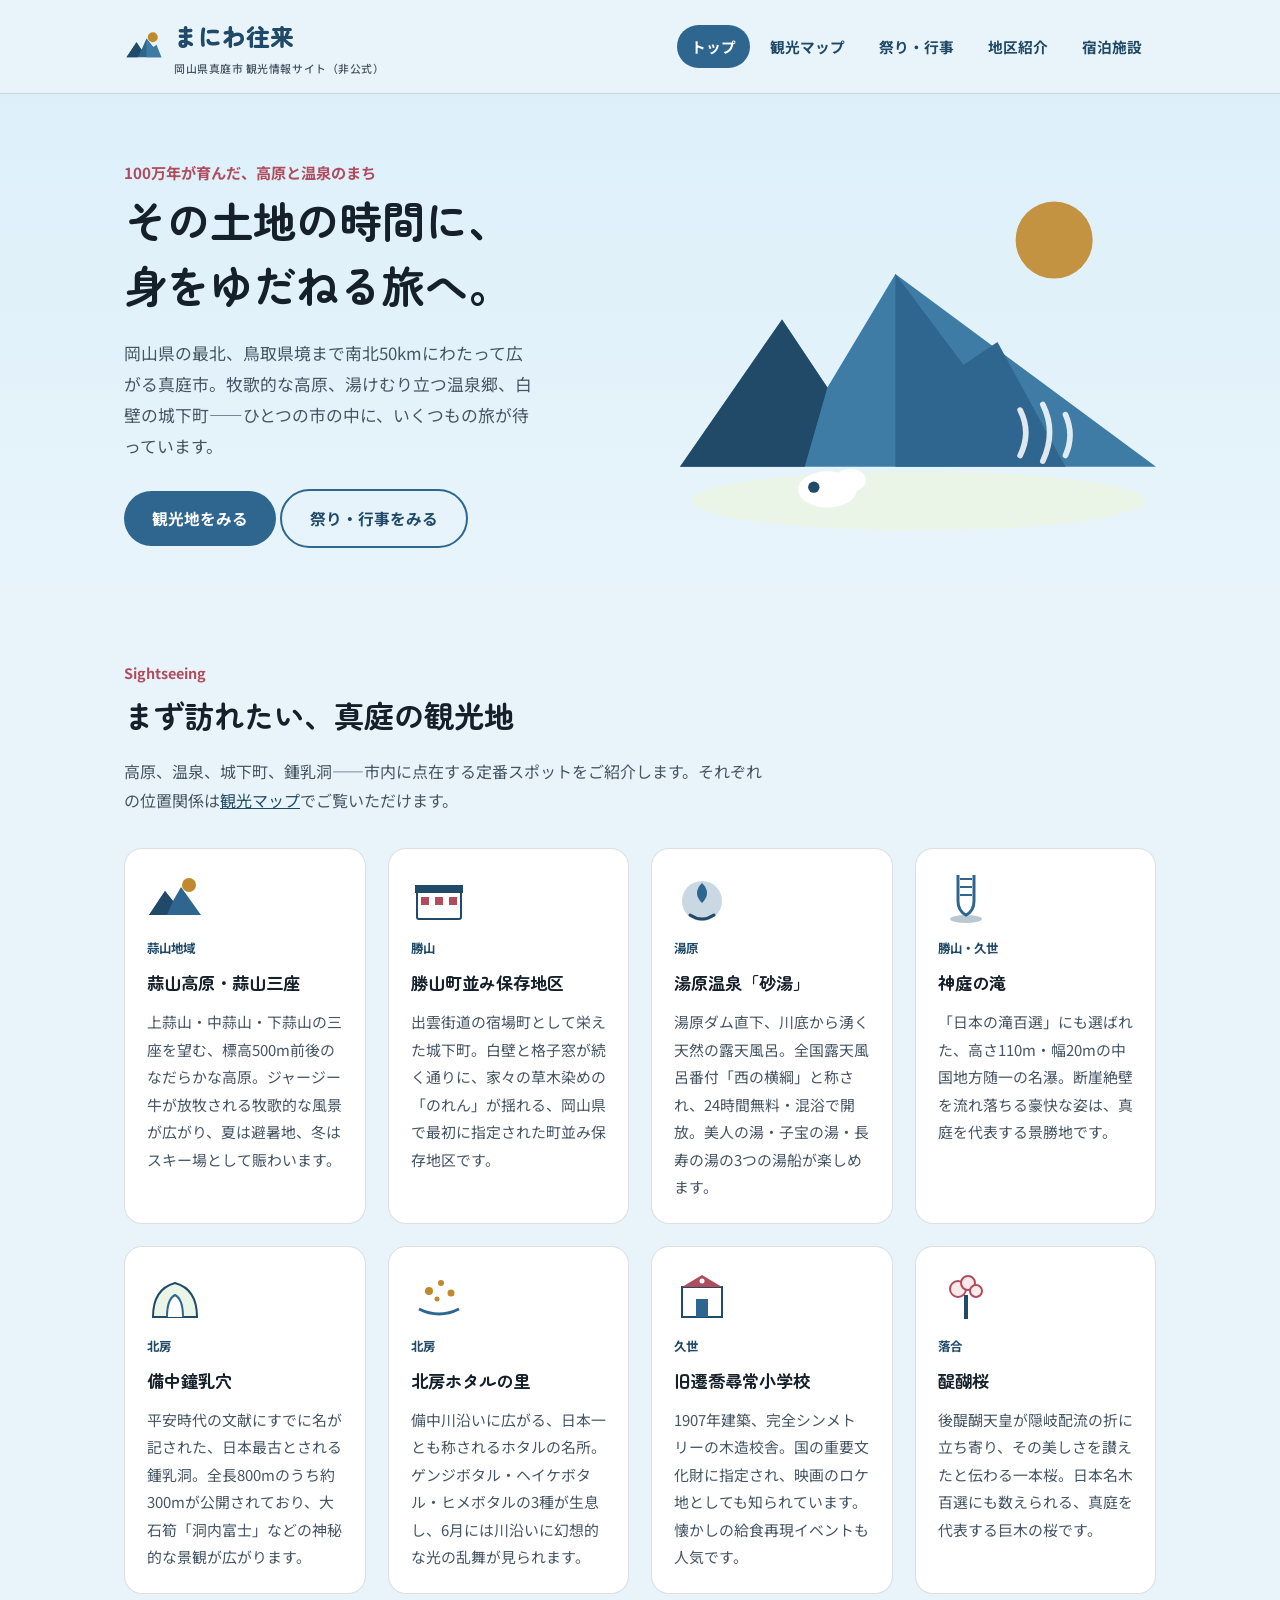
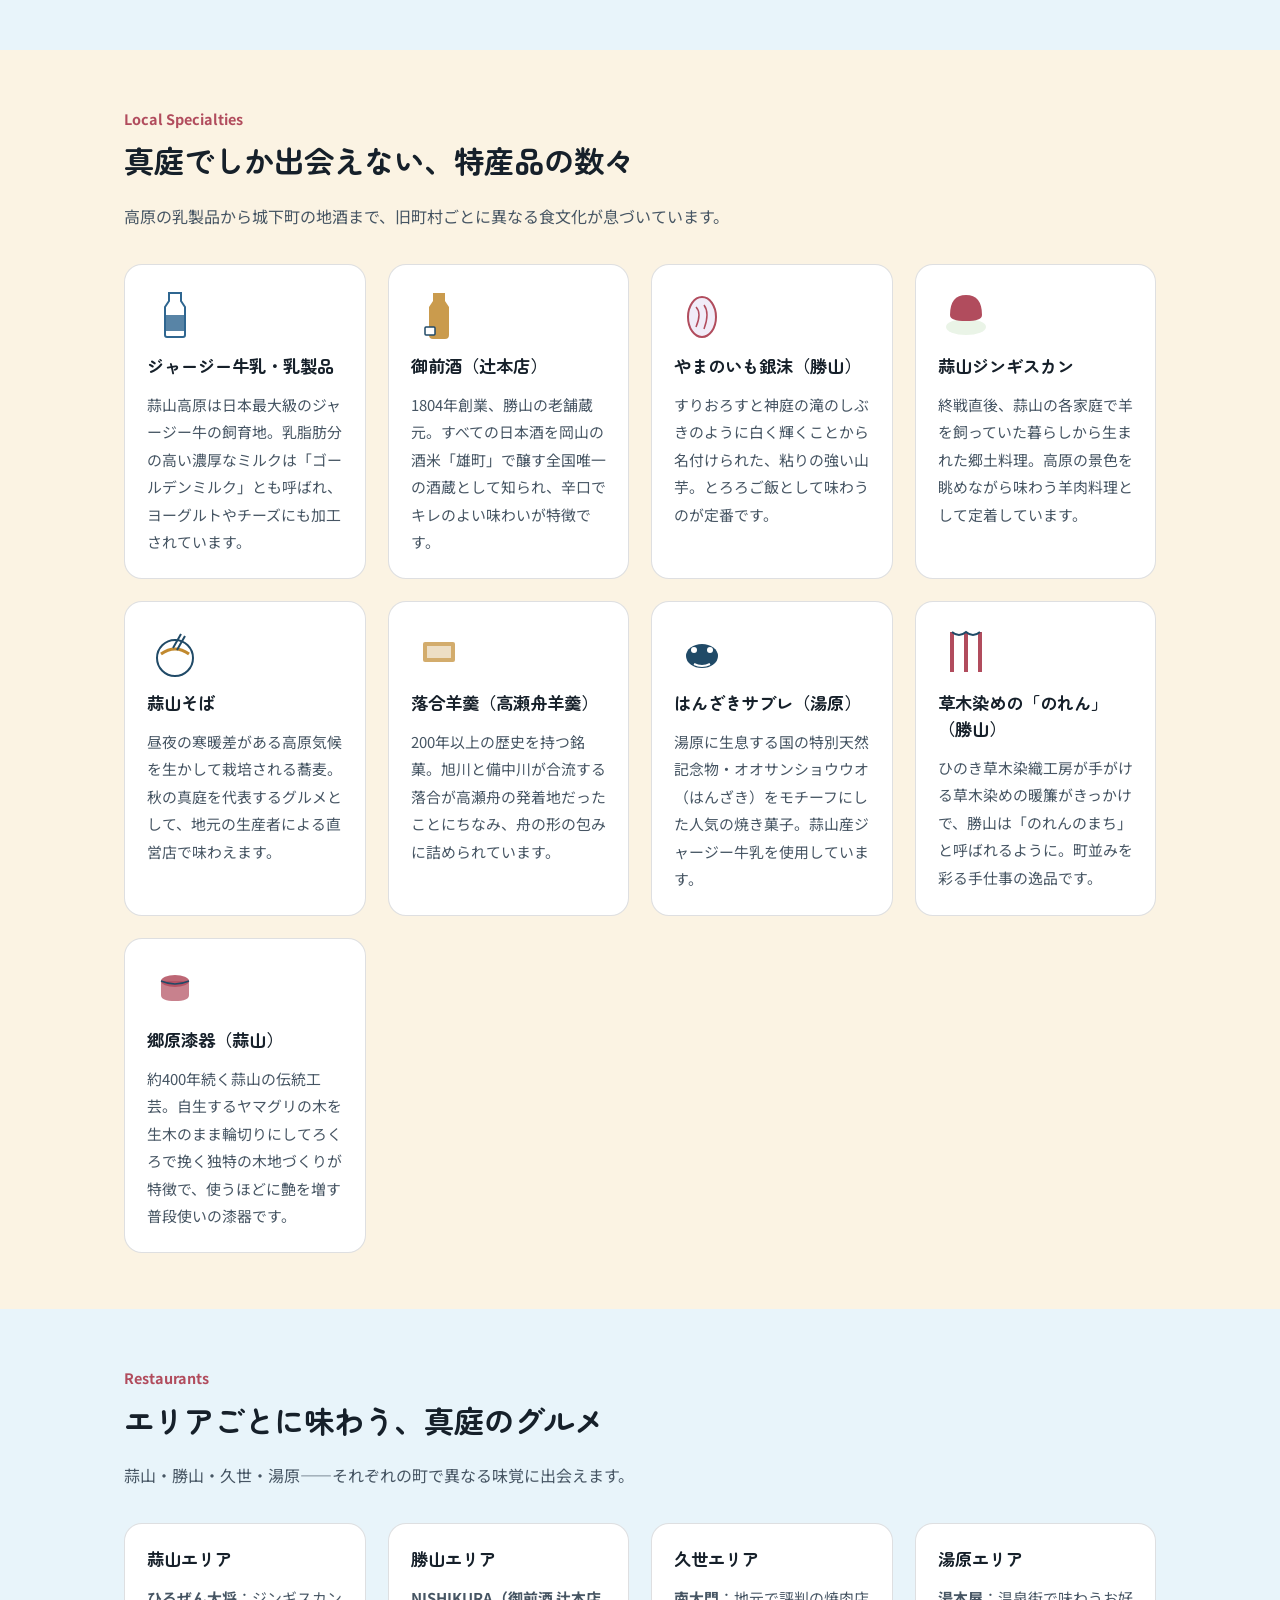
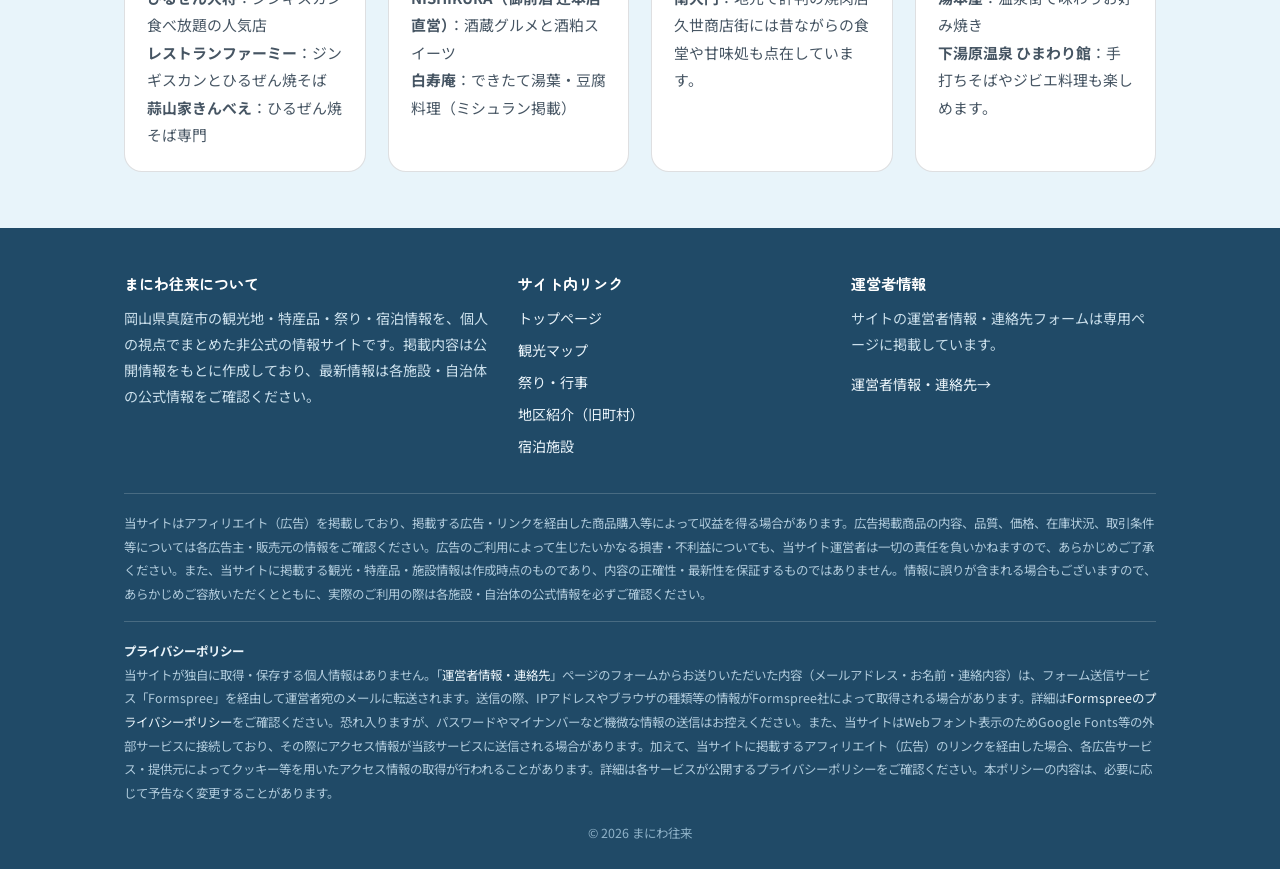
==== commit 0bdad521: "Add files via upload" ====
--- a/index.html
+++ b/index.html
@@ -10,6 +10,7 @@
 <meta name="google-site-verification" content="Bv_QfgbNhS0sye9EdAuZ9-CzvTdoQvYTlSCXWUFuRCQ" />
 <link rel="icon" type="image/svg+xml" href="favicon.svg">
 <link rel="stylesheet" href="style.css">
+<style>[hidden]{display:none !important;}</style>
 </head>
 <body>
 
@@ -125,13 +126,13 @@
     </div>
 
     <!-- ふるさと納税広告枠：観光地セクション -->
-    <div class="furusato-block">
+    <div class="furusato-block" hidden>
       <span class="furusato-label">ふるさと納税で応援する（真庭市の返礼品）</span>
       <div class="furusato-grid">
         <!-- ふるさと納税アフィリエイト広告1 ここに挿入 -->
-        <div class="furusato-slot"><span class="slot-title">返礼品広告 1</span><a href="https://hb.afl.rakuten.co.jp/ichiba/57a620b1.6cb1b011.57a620b2.928c267f/?pc=https%3A%2F%2Fitem.rakuten.co.jp%2Ff332143-maniwa%2Fishk021-026%2F&link_type=pict&ut=eyJwYWdlIjoiaXRlbSIsInR5cGUiOiJwaWN0Iiwic2l6ZSI6IjQwMHg0MDAiLCJuYW0iOjEsIm5hbXAiOiJyaWdodCIsImNvbSI6MSwiY29tcCI6ImRvd24iLCJwcmljZSI6MCwiYm9yIjoxLCJjb2wiOjEsImJidG4iOjEsInByb2QiOjAsImFtcCI6ZmFsc2V9" target="_blank" rel="nofollow sponsored noopener" style="word-wrap:break-word;"><img src="https://hbb.afl.rakuten.co.jp/hgb/57a620b1.6cb1b011.57a620b2.928c267f/?me_id=1336186&item_id=10001048&pc=https%3A%2F%2Fthumbnail.image.rakuten.co.jp%2F%400_mall%2Ff332143-maniwa%2Fcabinet%2Flocal%2F13810541%2Fishk021-026_sku.jpg%3F_ex%3D400x400&s=400x400&t=pict" border="0" style="margin:2px" alt="" title=""></a></div>
+        <div class="furusato-slot" data-ad-slot="furusato1" hidden><div class="ad-body"></div></div>
         <!-- ふるさと納税アフィリエイト広告2 ここに挿入 -->
-        <div class="furusato-slot"><span class="slot-title">返礼品広告 2</span><a href="https://hb.afl.rakuten.co.jp/ichiba/57a620b1.6cb1b011.57a620b2.928c267f/?pc=https%3A%2F%2Fitem.rakuten.co.jp%2Ff332143-maniwa%2Fhr-10-01%2F&link_type=pict&ut=eyJwYWdlIjoiaXRlbSIsInR5cGUiOiJwaWN0Iiwic2l6ZSI6IjQwMHg0MDAiLCJuYW0iOjEsIm5hbXAiOiJyaWdodCIsImNvbSI6MSwiY29tcCI6ImRvd24iLCJwcmljZSI6MCwiYm9yIjoxLCJjb2wiOjEsImJidG4iOjEsInByb2QiOjAsImFtcCI6ZmFsc2V9" target="_blank" rel="nofollow sponsored noopener" style="word-wrap:break-word;"><img src="https://hbb.afl.rakuten.co.jp/hgb/57a620b1.6cb1b011.57a620b2.928c267f/?me_id=1336186&item_id=10000681&pc=https%3A%2F%2Fthumbnail.image.rakuten.co.jp%2F%400_mall%2Ff332143-maniwa%2Fcabinet%2Flocal%2Fhr%2Fhiru012_r01.jpg%3F_ex%3D400x400&s=400x400&t=pict" border="0" style="margin:2px" alt="" title=""></a></div>
+        <div class="furusato-slot" data-ad-slot="furusato2" hidden><div class="ad-body"></div></div>
       </div>
     </div>
   </div>
@@ -204,11 +205,11 @@
     </div>
 
     <!-- ふるさと納税広告枠：特産品セクション -->
-    <div class="furusato-block">
+    <div class="furusato-block" hidden>
       <span class="furusato-label">ふるさと納税で取り寄せる（真庭市の特産品）</span>
       <div class="furusato-grid">
         <!-- ふるさと納税アフィリエイト広告3 ここに挿入 -->
-        <div class="furusato-slot"><span class="slot-title">返礼品広告 3</span><a href="https://hb.afl.rakuten.co.jp/ichiba/57a620b1.6cb1b011.57a620b2.928c267f/?pc=https%3A%2F%2Fitem.rakuten.co.jp%2Ff332143-maniwa%2F1147167%2F&link_type=pict&ut=eyJwYWdlIjoiaXRlbSIsInR5cGUiOiJwaWN0Iiwic2l6ZSI6IjQwMHg0MDAiLCJuYW0iOjEsIm5hbXAiOiJyaWdodCIsImNvbSI6MSwiY29tcCI6ImRvd24iLCJwcmljZSI6MCwiYm9yIjoxLCJjb2wiOjEsImJidG4iOjEsInByb2QiOjAsImFtcCI6ZmFsc2V9" target="_blank" rel="nofollow sponsored noopener" style="word-wrap:break-word;"><img src="https://hbb.afl.rakuten.co.jp/hgb/57a620b1.6cb1b011.57a620b2.928c267f/?me_id=1336186&item_id=10000043&pc=https%3A%2F%2Fthumbnail.image.rakuten.co.jp%2F%400_mall%2Ff332143-maniwa%2Fcabinet%2Flocal%2Fgzn%2Fgzn-07_1.jpg%3F_ex%3D400x400&s=400x400&t=pict" border="0" style="margin:2px" alt="" title=""></a></div>
+        <div class="furusato-slot" data-ad-slot="furusato3" hidden><div class="ad-body"></div></div>
       </div>
     </div>
   </div>
@@ -250,7 +251,7 @@
 </section>
 
 <!-- ===================== アフィリエイト広告（下部・2枠横並び） ===================== -->
-<section class="section alt-lavender">
+<section class="section alt-lavender" hidden>
   <div class="wrap">
     <div class="section-head">
       <span class="tag">PR</span>
@@ -258,9 +259,9 @@
     </div>
     <div class="ad-row" style="grid-template-columns:1fr;">
       <!-- アフィリエイト広告1 ここに挿入してください -->
-      <div class="ad-slot">
+      <div class="ad-slot" data-ad-slot="ad1" hidden>
         <span class="ad-label">広告</span>
-        <span class="ad-note">広告 1</span><a href="https://hb.afl.rakuten.co.jp/ichiba/57a69b3e.95736faa.57a69b3f.3af2562d/?pc=https%3A%2F%2Fitem.rakuten.co.jp%2Ftanabe645%2Fnisigutiyayoukan24%2F&link_type=pict&ut=eyJwYWdlIjoiaXRlbSIsInR5cGUiOiJwaWN0Iiwic2l6ZSI6IjQwMHg0MDAiLCJuYW0iOjEsIm5hbXAiOiJyaWdodCIsImNvbSI6MSwiY29tcCI6ImRvd24iLCJwcmljZSI6MCwiYm9yIjoxLCJjb2wiOjEsImJidG4iOjEsInByb2QiOjAsImFtcCI6ZmFsc2V9" target="_blank" rel="nofollow sponsored noopener" style="word-wrap:break-word;"><img src="https://hbb.afl.rakuten.co.jp/hgb/57a69b3e.95736faa.57a69b3f.3af2562d/?me_id=1358160&item_id=10000083&pc=https%3A%2F%2Fthumbnail.image.rakuten.co.jp%2F%400_mall%2Ftanabe645%2Fcabinet%2Fcompass1698740524.jpg%3F_ex%3D400x400&s=400x400&t=pict" border="0" style="margin:2px" alt="" title=""></a>
+        <div class="ad-body"></div>
       </div>
     </div>
   </div>
@@ -311,5 +312,6 @@
   if (el) { el.textContent = '\u00A9 ' + yearText + ' まにわ往来'; }
 })();
 </script>
+<script src="ads.js" defer></script>
 </body>
 </html>
